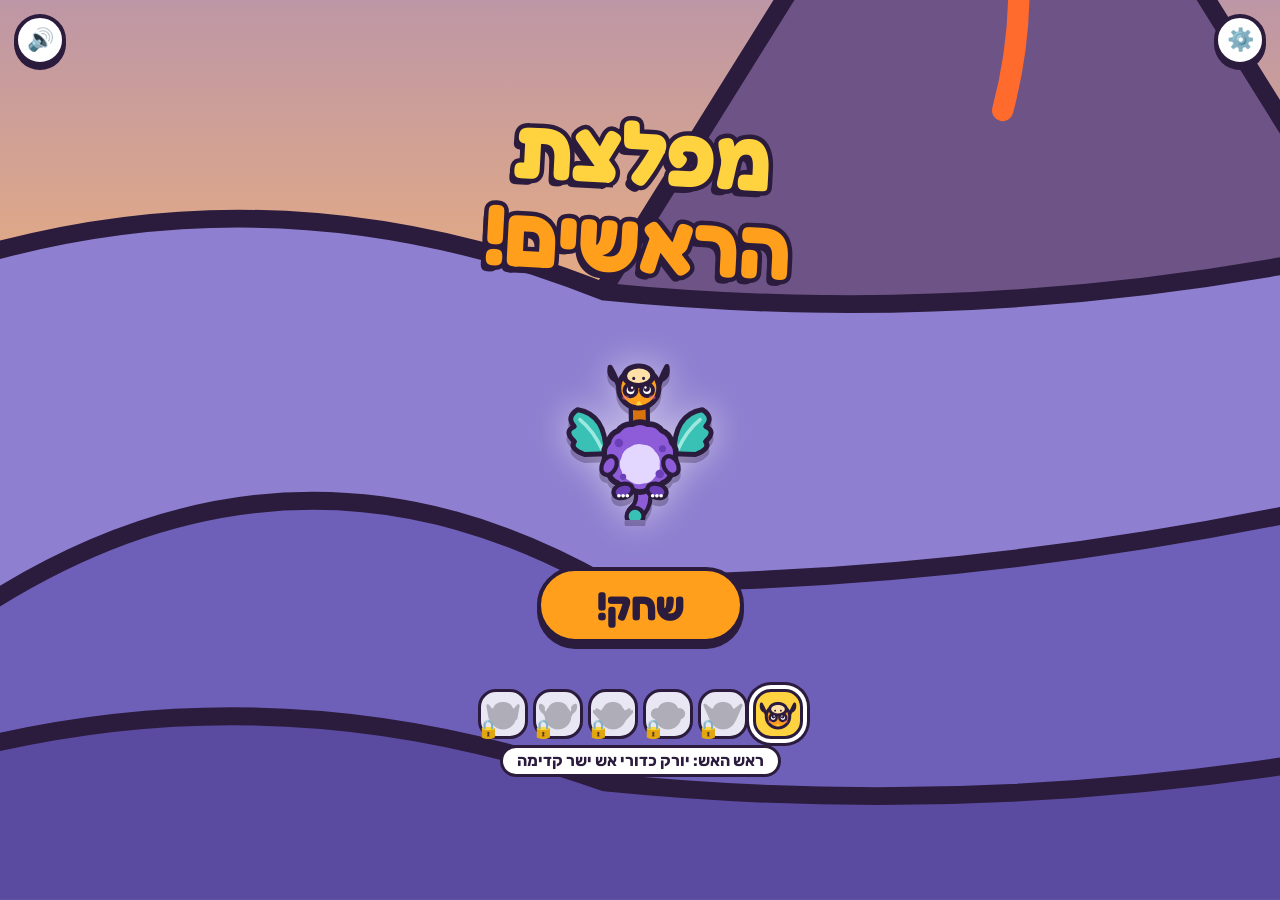
==== game/dragon/index.html @ 2fe5edae "New separate game: מפלצת הראשים (game/dragon) A flying shooter of its own, apart from the dig and bl" ====
<!doctype html>
<html lang="he" dir="rtl">
<head>
<meta charset="utf-8">
<meta name="viewport" content="width=device-width,initial-scale=1,maximum-scale=1,user-scalable=no,viewport-fit=cover">
<meta name="theme-color" content="#2B1B3D">
<meta name="mobile-web-app-capable" content="yes">
<title>מפלצת הראשים</title>
<link rel="manifest" href="manifest.webmanifest">
<link rel="icon" href="icons/icon.svg" type="image/svg+xml">
<link rel="preconnect" href="https://fonts.googleapis.com">
<link rel="preconnect" href="https://fonts.gstatic.com" crossorigin>
<link rel="stylesheet" href="https://fonts.googleapis.com/css2?family=Fredoka:wght@600;700&family=Rubik:wght@500;700&display=swap">
<link rel="stylesheet" href="style.css">
</head>
<body>

<section id="title" class="screen" hidden>
  <div class="title-inner">
    <div id="titleLogo" class="logo">מפלצת<br><span>הראשים!</span></div>
    <canvas id="titleHero" class="hero bob" aria-hidden="true"></canvas>
    <button id="playBtn" class="btn big">שחק!</button>
    <div class="chars-box">
      <div id="chars" class="chars"></div>
      <div id="charPerk" class="perk"></div>
    </div>
  </div>
  <button id="muteBtn" class="icon-btn corner" aria-label="צליל">🔊</button>
  <button id="settingsBtn" class="icon-btn corner end" aria-label="הגדרות">⚙️</button>
  <div id="settings" class="overlay" hidden>
    <div class="panel">
      <h2>הגדרות</h2>
      <div id="resetAsk" class="settings-step">
        <button id="resetBtn" class="btn alt">איפוס התקדמות</button>
        <button id="settingsClose" class="btn">סגירה</button>
      </div>
      <div id="resetConfirm" class="settings-step" hidden>
        <p class="warn">בטוחים? כל הכוכבים, השלבים והראשים שגדלו יימחקו, ואי אפשר לבטל את זה.</p>
        <button id="resetYes" class="btn danger">כן, לאפס הכול</button>
        <button id="resetNo" class="btn alt">ביטול</button>
      </div>
      <p id="resetDone" class="done" hidden>ההתקדמות אופסה. מתחילים מההתחלה!</p>
    </div>
  </div>
</section>

<section id="map" class="screen" hidden>
  <div id="mapStage" class="map-stage">
    <img id="mapBg" class="map-bg" alt="">
    <div id="levels" class="levels"></div>
    <img id="mapPrize" class="map-prize" alt="">
  </div>
  <header class="map-head"><h1 id="worldName"></h1></header>
  <div id="worldLocked" class="world-locked" hidden></div>
  <div id="levelInfo" class="overlay" hidden>
    <div class="panel level-info">
      <button id="infoClose" class="icon-btn small info-close" aria-label="סגירה">✕</button>
      <img id="infoFace" class="info-face" alt="" hidden>
      <div id="infoWorld" class="info-world"></div>
      <h2 id="infoTitle"></h2>
      <div id="infoGoal" class="info-goal"></div>
      <div id="infoStars" class="stars-big small"></div>
      <div id="infoBest" class="info-best"></div>
      <div id="infoChal"></div>
      <button id="infoPlay" class="btn big">שחק!</button>
    </div>
  </div>
  <div class="world-nav">
    <button id="prevWorld" class="icon-btn" aria-label="עולם קודם">→</button>
    <span id="worldNum"></span>
    <button id="nextWorld" class="icon-btn" aria-label="עולם הבא">←</button>
  </div>
  <button id="mapBack" class="home-btn" aria-label="למסך הראשי">
    <svg class="ic" viewBox="0 0 48 48"><path class="fill" d="M6 25 L24 8 L42 25 L37 25 L37 40 L11 40 L11 25 Z"/><rect class="fill door" x="20" y="28" width="8" height="12" rx="3"/></svg>
  </button>
</section>

<section id="game" class="screen hydra" hidden>
  <div class="hud">
    <button id="pauseBtn" class="icon-btn small" aria-label="הפסקה">❚❚</button>
    <div id="lives" class="lives"></div>
    <div class="level-box">
      <div id="levelName" class="level-name"></div>
      <div id="timer" class="timer">⏱ <bdi id="timerNum">0:00</bdi></div>
    </div>
    <div class="meter">
      <div class="meter-bar"><div id="meterFill" class="meter-fill"></div><div id="meterGoal" class="meter-goal"></div></div>
      <div id="meterNum" class="meter-num"></div>
    </div>
  </div>
  <div id="boardWrap" class="board-wrap">
    <canvas id="hcv"></canvas>
    <div id="banner" class="banner" hidden></div>
  </div>

  <div id="pause" class="overlay" hidden>
    <div class="panel pause-panel">
      <div class="pause-nap" aria-hidden="true"><img id="pauseDino" alt=""><span class="zz">z<i>z</i><b>z</b></span></div>
      <button id="ctrlInfoBtn" class="info-btn" aria-label="איך משחקים">i</button>
      <h2>הפסקה</h2>
      <button id="resumeBtn" class="btn resume">
        <svg class="ic" viewBox="0 0 48 48"><path class="fill" d="M15 9 L39 24 L15 39 Z"/></svg>
        ממשיכים
      </button>
      <div class="pause-grid">
        <button id="restartBtn" class="ptile t-restart">
          <svg class="ic" viewBox="0 0 48 48"><path class="o" d="M35.3 17.5 A13 13 0 1 0 36.2 28.4"/><path class="i" d="M35.3 17.5 A13 13 0 1 0 36.2 28.4"/><path class="fill" d="M38.6 20 L43 31.5 L30 27.5 Z"/></svg>
          <span>מחדש</span>
        </button>
        <button id="pauseMapBtn" class="ptile t-map">
          <svg class="ic" viewBox="0 0 48 48"><path class="fill paper" d="M5 12 L17 8 L31 12 L43 8 L43 36 L31 40 L17 36 L5 40 Z"/><path class="line" d="M17 8 V36 M31 12 V40"/><path class="dash" d="M10 33 Q16 22 24 26 T34 19"/><path class="x" d="M33 15 L39 21 M39 15 L33 21"/></svg>
          <span>מפה</span>
        </button>
        <button id="pauseHomeBtn" class="ptile t-home">
          <svg class="ic" viewBox="0 0 48 48"><path class="fill" d="M6 25 L24 8 L42 25 L37 25 L37 40 L11 40 L11 25 Z"/><rect class="fill door" x="20" y="28" width="8" height="12" rx="3"/></svg>
          <span>בית</span>
        </button>
      </div>
      <div class="pause-row">
        <button id="pauseMuteBtn" class="round-toggle" aria-label="צליל">
          <svg class="ic" viewBox="0 0 48 48"><path class="fill" d="M7 19 H15 L26 10 V38 L15 29 H7 Z"/><g class="on-only"><path class="line" d="M31 18 Q35 24 31 30"/><path class="line" d="M35 13 Q43 24 35 35"/></g><path class="x off-only" d="M32 19 L42 29 M42 19 L32 29"/></svg>
        </button>
      </div>
    </div>
  </div>

  <div id="ctrlInfo" class="overlay" hidden>
    <div class="panel ctrl-panel">
      <h2>איך משחקים</h2>
      <ul id="ctrlList" class="ctrl-list"></ul>
      <button id="ctrlInfoClose" class="btn">הבנתי!</button>
    </div>
  </div>

  <div id="win" class="overlay bottom" hidden>
    <div class="panel">
      <h2 id="winTitle">כל הכבוד!</h2>
      <div id="winStars" class="stars-big"></div>
      <div id="winTime" class="time-row"></div>
      <div id="winChal"></div>
      <div id="winScore" class="score"></div>
      <div id="unlock" class="unlock" hidden>
        <div class="unlock-row"><img id="unlockImg" alt=""><div id="unlockText"></div></div>
      </div>
      <button id="nextBtn" class="btn">לשלב הבא</button>
      <button id="winRetryBtn" class="btn alt">שוב</button>
      <button id="winMapBtn" class="btn alt">למפה</button>
    </div>
  </div>

  <div id="lose" class="overlay" hidden>
    <div class="panel">
      <img id="loseImg" class="sad" alt="">
      <h2>אוי! הביצים נגמרו</h2>
      <button id="retryBtn" class="btn">ננסה שוב!</button>
      <button id="loseMapBtn" class="btn alt">למפה</button>
    </div>
  </div>
</section>

<script src="hydra.js"></script>
<script src="app.js"></script>
</body>
</html>
---- game/dragon/style.css ----
:root {
  --ink: #2B1B3D;
  --sun: #FFD23F;
  --leaf: #5CCB5F;
  --lava: #E8553D;
  --paper: #FFFFFF;
  --muted: #5B4A6E;
  --display: "Fredoka", "Arial Rounded MT Bold", "Segoe UI", sans-serif;
  --body: "Rubik", "Segoe UI", Arial, sans-serif;
}
* { box-sizing: border-box; -webkit-tap-highlight-color: transparent; }
[hidden] { display: none !important; }
html, body {
  height: 100%; margin: 0; overflow: hidden;
  background: var(--ink); color: var(--ink);
  font-family: var(--body);
  overscroll-behavior: none; touch-action: none;
  user-select: none; -webkit-user-select: none;
}
button { font: inherit; color: inherit; cursor: pointer; }
img { -webkit-user-drag: none; }

.screen {
  position: fixed; inset: 0;
  display: flex; flex-direction: column;
  padding: env(safe-area-inset-top, 0px) env(safe-area-inset-right, 0px) env(safe-area-inset-bottom, 0px) env(safe-area-inset-left, 0px);
}
.title-bg { background: #4CB85A url("assets/title-bg.svg") center bottom / cover no-repeat; }

/* Buttons */
.btn {
  font-family: var(--display); font-weight: 700; font-size: 24px;
  background: var(--sun); border: 4px solid var(--ink); border-radius: 999px;
  padding: 10px 28px; box-shadow: 0 6px 0 var(--ink);
  min-width: 200px;
  transition: transform 0.06s;
}
.btn:active { transform: translateY(4px); box-shadow: 0 2px 0 var(--ink); }
.btn.alt { background: var(--paper); font-size: 20px; padding: 8px 22px; }
.btn.big { font-size: 40px; padding: 10px 56px; background: var(--leaf); }
.icon-btn {
  width: 52px; height: 52px; border-radius: 50%;
  border: 4px solid var(--ink); background: var(--paper);
  font-size: 22px; font-weight: 700; line-height: 1;
  display: grid; place-items: center; box-shadow: 0 4px 0 var(--ink);
  color: var(--ink);
}
.icon-btn:active { transform: translateY(3px); box-shadow: 0 1px 0 var(--ink); }
.icon-btn.small { width: 40px; height: 40px; font-size: 14px; border-width: 3px; box-shadow: 0 3px 0 #000; }
.icon-btn.corner { position: absolute; top: calc(env(safe-area-inset-top, 0px) + 14px); left: calc(env(safe-area-inset-left, 0px) + 14px); }
.icon-btn.corner.end { left: auto; right: calc(env(safe-area-inset-right, 0px) + 14px); }
.settings-step { display: flex; flex-direction: column; align-items: center; gap: 12px; }
.panel .warn { margin: 0; text-align: center; font-weight: 700; color: var(--muted); max-width: 26ch; }
.panel .done { margin: 0; font-weight: 800; color: #2F8A33; text-align: center; }
.btn.danger { background: var(--lava); color: var(--paper); }

/* Hub: pick a game */
/* The picker has its own look: a sunset fair, not the dig game's jungle */
#hub { background: #3B1E6E url("assets/hub-bg.svg") center bottom / cover no-repeat; }
#hub .hub-logo { color: #FFD23F; transform: rotate(-3deg); }
#hub .hub-logo span { color: #FF8FC8; }
.hub-inner { flex: 1; display: flex; flex-direction: column; align-items: center; justify-content: space-evenly; padding: 70px 16px 20px; gap: 10px; }
.hub-logo { font-size: clamp(54px, 17vw, 92px); }
.hub-hero { height: min(36vw, 160px); }
.game-cards { display: flex; gap: 14px; justify-content: center; width: 100%; }
.game-card {
  flex: 1; max-width: 190px; display: flex; flex-direction: column; align-items: center; gap: 6px;
  background: var(--paper); border: 5px solid var(--ink); border-radius: 26px; box-shadow: 0 7px 0 var(--ink);
  padding: 12px 10px 12px; transition: transform .06s;
  animation: pop .35s cubic-bezier(.3, 1.5, .5, 1) both;
}
.game-card.blocks { animation-delay: .08s; }
.game-card:active { transform: translateY(5px); box-shadow: 0 2px 0 var(--ink); }
.game-card.dig { background: #FFF4C9; }
.game-card.blocks { background: #E6F0FF; }
.card-art { width: 100%; height: auto; }
.card-name { font-family: var(--display); font-weight: 700; font-size: 22px; line-height: 1.05; }
.card-stars {
  font-weight: 800; font-size: 15px; background: var(--ink); color: var(--sun);
  border-radius: 999px; padding: 2px 12px;
}

/* Title */
.title-inner { flex: 1; display: flex; flex-direction: column; align-items: center; justify-content: space-evenly; padding: 16px; gap: 8px; }
.logo {
  font-family: var(--display); font-weight: 700;
  font-size: clamp(48px, 15vw, 86px); line-height: 1.02; text-align: center;
  color: var(--sun);
  -webkit-text-stroke: 9px var(--ink); paint-order: stroke fill;
  text-shadow: -5px 6px 0 var(--ink);
  transform: rotate(3deg);
}
.logo span { color: var(--leaf); }
#title[data-game="blocks"] .logo span { color: #4FC3F7; }
/* Each game's start screen says which game it is: the hub card's picture as a sticker above the name,
   its own colours, and (blocks) stones raining down behind everything. */
.title-head { display: flex; flex-direction: column; align-items: center; gap: 4px; position: relative; z-index: 1; }
.title-badge {
  width: 96px; padding: 5px; background: var(--paper); border: 4px solid var(--ink); border-radius: 20px;
  box-shadow: 0 5px 0 var(--ink); transform: rotate(-6deg); animation: badgeWiggle 3s ease-in-out infinite;
}
.title-badge svg { display: block; width: 100%; height: auto; }
@keyframes badgeWiggle { 0%, 100% { transform: rotate(-6deg); } 50% { transform: rotate(-2deg) translateY(-3px); } }
#title[data-game="blocks"] .title-badge { background: #E6F0FF; }
#title[data-game="dig"] .title-badge { background: #FFF4C9; }
#title[data-game="blocks"] #playBtn { background: #4FC3F7; }
#title .title-inner { position: relative; z-index: 1; padding-bottom: calc(env(safe-area-inset-bottom, 0px) + 84px); } /* room for the corner button */
@media (max-height: 760px) { #title .hero { height: min(34vw, 150px); } .title-badge { width: 80px; } }
.title-rain { display: none; position: absolute; inset: 0; overflow: hidden; pointer-events: none; }
#title[data-game="blocks"] .title-rain { display: block; }
.title-rain i {
  position: absolute; top: -60px; width: 34px; height: 34px; border-radius: 9px;
  border: 3.5px solid var(--ink); box-shadow: inset 6px 6px 0 rgba(255,255,255,.35);
  opacity: .55; animation: rain 9s linear infinite;
}
.title-rain i:nth-child(1) { left: 6%;  background: #4FC3F7; animation-delay: 0s; }
.title-rain i:nth-child(2) { left: 22%; background: #FFD23F; animation-delay: -6.5s; animation-duration: 11s; }
.title-rain i:nth-child(3) { left: 38%; background: #B07CE8; animation-delay: -3s; }
.title-rain i:nth-child(4) { left: 55%; background: #FF9F1C; animation-delay: -8s; animation-duration: 10s; }
.title-rain i:nth-child(5) { left: 70%; background: #5CCB5F; animation-delay: -1.5s; animation-duration: 12s; }
.title-rain i:nth-child(6) { left: 86%; background: #FF6B7A; animation-delay: -5s; }
.title-rain i:nth-child(7) { left: 14%; background: #5B8DEF; animation-delay: -10s; animation-duration: 13s; }
.title-rain i:nth-child(8) { left: 78%; background: #FFD23F; animation-delay: -2.5s; animation-duration: 10.5s; }
@keyframes rain { from { transform: translateY(0) rotate(0deg); } to { transform: translateY(calc(100vh + 120px)) rotate(180deg); } }
.hero { width: min(60vw, 260px); height: min(44vw, 190px); filter: drop-shadow(0 6px 0 rgba(43,27,61,.3)) drop-shadow(0 0 18px rgba(255,255,255,.55)); }
.chars-box { display: flex; flex-direction: column; align-items: center; gap: 6px; width: 100%; }
.chars { display: flex; gap: 5px; justify-content: center; flex-wrap: wrap; }
.char {
  width: min(50px, 13vw); height: min(50px, 13vw); border-radius: 18px; padding: 4px;
  border: 3px solid var(--ink); background: rgba(255,255,255,.85);
  position: relative; display: grid; place-items: center;
}
.char img { width: 100%; height: 100%; object-fit: contain; }
.char.sel { background: var(--sun); box-shadow: 0 0 0 4px var(--paper), 0 0 0 7px var(--ink); }
.char.locked img { filter: brightness(0) opacity(.25); }
.char .lock { position: absolute; bottom: -4px; left: -4px; font-size: 18px; }
.perk {
  font-weight: 700; font-size: 16px; background: var(--paper); border: 3px solid var(--ink);
  border-radius: 999px; padding: 3px 14px; min-height: 32px;
}

/* Map: a fixed-ratio illustrated stage; header and world switcher float on top of it */
#map { background: #4CB85A; padding: 0; transition: background-color .35s; }
.map-stage, .shop-grid { will-change: translate; }
#map, #shop { overflow: hidden; }
#map[data-world="2"] { background: #3F9A3C; }
#map[data-world="3"] { background: #2FA7E0; }
#map[data-world="4"] { background: #EEF6FF; }
#map[data-world="5"] { background: #1A3A30; }
.map-stage {
  /* Full height; the roads start high enough that the world switcher never covers level 1 */
  position: absolute; left: 50%; top: 50%; transform: translate(-50%, -50%);
  height: min(100%, calc(100vw * 780 / 360)); aspect-ratio: 360 / 780;
  container-type: inline-size;
}
.map-bg { position: absolute; inset: 0; width: 100%; height: 100%; }
/* The worlds next door, already drawn, waiting just off screen (next world on the left, RTL) */
.map-peek { position: absolute; inset: 0; pointer-events: none; }
.map-peek[hidden] { display: none; }
.map-peek.next { translate: -106% 0; }
.map-peek.prev { translate: 106% 0; }
/* On wide screens (map narrower than the screen) they'd be in view, so they only show mid-slide */
.map-stage.narrow:not(.sliding) .map-peek { visibility: hidden; }
.map-prize {
  position: absolute; left: 72.8%; top: 15.4%; width: 26%; transform: translate(-50%, -50%);
  filter: drop-shadow(0 4px 0 rgba(43,27,61,.3));
}
.map-prize.locked { filter: brightness(0) opacity(.35); }
.map-head {
  position: absolute; top: 0; left: 0; right: 0; z-index: 2;
  display: flex; align-items: center; gap: 12px;
  padding: calc(env(safe-area-inset-top, 0px) + 12px) 16px 12px;
}
/* Round pink home button in the bottom-left corner (map and wardrobe) */
.home-btn {
  position: absolute; z-index: 3;
  left: calc(env(safe-area-inset-left, 0px) + 12px); bottom: calc(env(safe-area-inset-bottom, 0px) + 14px);
  width: 62px; height: 62px; border-radius: 50%; display: grid; place-items: center;
  background: #FF9EC0; border: 4px solid var(--ink); box-shadow: 0 5px 0 var(--ink);
  transition: transform .06s;
}
.home-btn:active { transform: translateY(4px); box-shadow: 0 1px 0 var(--ink); }
.home-btn .ic { width: 38px; height: 38px; }
/* Back to the game picker: a pill with four little game tiles, so it doesn't look like the home button */
.games-btn {
  position: absolute; z-index: 3;
  left: calc(env(safe-area-inset-left, 0px) + 12px); bottom: calc(env(safe-area-inset-bottom, 0px) + 14px);
  width: 62px; height: 62px; border-radius: 50%; display: grid; place-items: center;
  background: #FFFFFF; border: 4px solid var(--ink); box-shadow: 0 5px 0 var(--ink);
  font-family: var(--display); font-weight: 700; font-size: 18px; color: var(--ink);
  transition: transform .06s;
}
.games-btn:active { transform: translateY(4px); box-shadow: 0 1px 0 var(--ink); }
.games-btn .ic { width: 36px; height: 36px; }
.games-btn span { display: none; } /* no room for the word down here; the four tiles say it */
.map-head h1 {
  font-family: var(--display); font-weight: 700; font-size: 34px; margin: 0;
  color: var(--paper); -webkit-text-stroke: 7px var(--ink); paint-order: stroke fill;
}
.levels { position: absolute; inset: 0; }
.level {
  position: absolute; transform: translate(-50%, -50%);
  width: 23cqw; height: 23cqw; border-radius: 50%;
  border: 1.3cqw solid var(--ink); background: var(--sun); box-shadow: 0 1.6cqw 0 var(--ink);
  display: flex; flex-direction: column; align-items: center; justify-content: center;
  font-family: var(--display); font-weight: 700; font-size: 9cqw; line-height: 1;
}
.level:active { translate: 0 1cqw; box-shadow: 0 .5cqw 0 var(--ink); }
.level .st { font-size: 4.4cqw; letter-spacing: .2cqw; margin-top: .8cqw; }
.level .st .on { color: #FF9F1C; -webkit-text-stroke: 1px var(--ink); }
.level .st .off { color: rgba(43,27,61,.25); }
.level.locked { background: #CFC6D9; color: rgba(43,27,61,.4); }
.level.locked .st { display: none; }
.level.boss { background: var(--lava); color: var(--paper); -webkit-text-stroke: 1.2cqw var(--ink); paint-order: stroke fill; font-size: 7cqw; }
.level.boss .st { -webkit-text-stroke: 0; }
.level.boss.locked { background: #CFC6D9; color: rgba(43,27,61,.4); -webkit-text-stroke: 0; }
.level .boss-face {
  position: absolute; left: 50%; bottom: 72%; width: 21cqw; height: auto; transform: translateX(-50%);
  pointer-events: none; animation: bossBob 1.6s ease-in-out infinite;
}
.level.locked .boss-face { filter: grayscale(1) brightness(.75); opacity: .8; animation: none; }
@keyframes bossBob { 50% { transform: translateX(-50%) translateY(-1.2cqw) rotate(-3deg); } }
.world-nav {
  position: absolute; left: 50%; bottom: calc(env(safe-area-inset-bottom, 0px) + 12px); transform: translateX(-50%); z-index: 2;
  display: flex; align-items: center; gap: 12px;
  background: rgba(255,255,255,.92); border: 4px solid var(--ink); border-radius: 999px;
  box-shadow: 0 5px 0 var(--ink); padding: 6px 8px;
}
.world-nav span { font-family: var(--display); font-weight: 700; font-size: 18px; color: var(--ink); white-space: nowrap; }
.world-nav .icon-btn { width: 46px; height: 46px; box-shadow: none; background: var(--sun); }
@media (max-width: 390px) {
  .world-nav { gap: 8px; left: calc(50% + 34px); } /* make room for the home button */
  .world-nav span { font-size: 16px; }
}
.world-nav .icon-btn:disabled { background: #E7E1EE; color: rgba(43,27,61,.35); border-color: rgba(43,27,61,.35); }
.world-locked {
  position: absolute; left: 50%; top: 42%; transform: translate(-50%, -50%); z-index: 2;
  background: var(--paper); border: 4px solid var(--ink); border-radius: 22px; box-shadow: 0 5px 0 var(--ink);
  padding: 10px 18px; font-weight: 800; font-size: 18px; text-align: center; white-space: nowrap;
}
.world-locked::before { content: "🔒 "; }

/* Game */
#game { background: var(--ink); }
.hud { display: flex; align-items: center; justify-content: space-between; gap: 8px; padding: 8px 12px; color: var(--paper); }
.lives { display: flex; gap: 3px; }
.lives img { width: 22px; height: auto; }
.lives img.lost { opacity: .25; filter: grayscale(1); }
.level-name { font-family: var(--display); font-weight: 700; font-size: 18px; white-space: nowrap; }
.level-box { display: flex; flex-direction: column; align-items: center; line-height: 1.1; }
.timer { font-weight: 700; font-size: 14px; color: rgba(255,255,255,.8); white-space: nowrap; }
.timer bdi { font-family: var(--display); display: inline-block; min-width: 2.4em; text-align: start; }
.meter { display: flex; flex-direction: column; align-items: flex-end; gap: 2px; }
.meter-bar { position: relative; width: 92px; height: 16px; border-radius: 99px; background: #1E1229; border: 2px solid var(--paper); overflow: hidden; }
.meter-fill { position: absolute; top: 0; bottom: 0; inset-inline-start: 0; width: 0; background: var(--leaf); transition: width .3s; }
.meter-goal { position: absolute; top: -2px; bottom: -2px; width: 3px; background: var(--sun); }
.meter-num { font-family: var(--display); font-weight: 700; font-size: 13px; }
.meter.boss .meter-fill { background: var(--lava); }
.meter.boss .meter-goal { display: none; }
.meter.boss .meter-num { font-size: 17px; line-height: 1; letter-spacing: 1px; }
.meter.boss .meter-num .on { color: #FF6B8A; }
.meter.boss .meter-num .off { color: rgba(255,255,255,.22); }
.meter.boss .meter-num .boss-pct { font-size: 12px; letter-spacing: 0; margin-top: 2px; text-align: end; }
.board-wrap { flex: 1; position: relative; display: grid; place-items: center; min-height: 0; padding: 0 6px; }
#cv { display: block; }
.hint { text-align: center; color: rgba(255,255,255,.75); font-weight: 700; font-size: 14px; padding: 6px 12px 10px; }
.banner {
  position: absolute; inset: 0; display: grid; place-items: center; pointer-events: none; padding: 16px;
  background: rgba(20,12,32,.55); animation: fadeIn .2s ease-out;
  font-family: var(--display); font-weight: 700; text-align: center; line-height: 1.1;
}
.banner.boss { place-items: end center; padding-bottom: 28px; background: linear-gradient(rgba(20,12,32,0) 30%, rgba(20,12,32,.6) 60%); }
@keyframes fadeIn { from { opacity: 0; } }
.ready-card {
  background: var(--paper); color: var(--ink); border: 5px solid var(--ink); border-radius: 26px; box-shadow: 0 7px 0 var(--ink);
  padding: 14px 12px 16px; width: min(320px, 100%); display: flex; flex-direction: column; align-items: center; gap: 6px;
  animation: pop .35s cubic-bezier(.3, 1.5, .5, 1);
}
.ready-world { font-size: 18px; color: var(--muted); }
.ready-title { font-size: 46px; line-height: 1; color: var(--sun); -webkit-text-stroke: 8px var(--ink); paint-order: stroke fill; }
.ready-title.boss { font-size: 34px; color: var(--lava); }
.ready-goal { font-size: 26px; background: #E6F7D9; border: 3px solid var(--ink); border-radius: 99px; padding: 2px 16px; margin-top: 4px; }
.ready-card .best-line { display: block; font-family: var(--body); font-size: 16px; color: var(--muted); }
.ready-card .chal-row { margin-top: 4px; flex-wrap: nowrap; gap: 4px; }
.ready-card .chal { font-size: 13px; padding: 2px 6px; white-space: nowrap; }
.ready-bar { width: 100%; height: 8px; border-radius: 99px; background: rgba(43,27,61,.12); overflow: hidden; margin-top: 6px; }
.ready-bar i { display: block; height: 100%; background: var(--leaf); border-radius: 99px; transform-origin: right; animation: readyFill linear both; }
@keyframes readyFill { from { transform: scaleX(0); } to { transform: scaleX(1); } }
#game:has(#pause:not([hidden])) .ready-bar i { animation-play-state: paused; }
.banner.go { background: none; animation: none; place-items: center; }
.go-word {
  font-size: 72px; color: var(--sun); -webkit-text-stroke: 10px var(--ink); paint-order: stroke fill;
  animation: goPop .75s cubic-bezier(.2, 1.4, .5, 1) both;
}
@keyframes goPop { 0% { transform: scale(.3) rotate(-8deg); opacity: 0; } 25% { transform: scale(1.15) rotate(3deg); opacity: 1; } 70% { transform: scale(1); opacity: 1; } 100% { transform: scale(1.4); opacity: 0; } }
@keyframes pop { from { transform: scale(.6); opacity: 0; } to { transform: scale(1); opacity: 1; } }

.pad {
  flex: none; align-self: center; position: relative;
  width: 196px; height: 196px; margin: 6px 0 14px;
  border-radius: 50%; background: rgba(255,255,255,.07);
  touch-action: none;
}
.arr {
  position: absolute; width: 70px; height: 70px; border-radius: 20px;
  background: var(--sun); border: 4px solid #000; box-shadow: 0 5px 0 #000;
  display: grid; place-items: center; pointer-events: none;
}
.arr svg { width: 34px; height: 34px; fill: var(--ink); }
.arr.up { left: 63px; top: 0; }
.arr.down { left: 63px; bottom: 5px; }
.arr.left { left: 0; top: 60px; }
.arr.right { right: 0; top: 60px; }
.arr.on { background: #FFF1B0; transform: translateY(3px); box-shadow: 0 2px 0 #000; }

/* Blocks game: its own board canvas and button pad in the same game screen */
#bcv { display: none; touch-action: none; }
#game.blocks #cv { display: none; }
#game.blocks #bcv { display: block; }
.bpad {
  flex: none; display: flex; align-items: center; justify-content: space-between; gap: 10px;
  width: min(100%, 420px); align-self: center; padding: 4px 12px 14px; touch-action: none;
}
.bpad-move, .bpad-act { display: flex; align-items: center; gap: 8px; }
.bk {
  width: 64px; height: 64px; border-radius: 20px; padding: 0;
  background: var(--sun); border: 4px solid #000; box-shadow: 0 5px 0 #000;
  display: grid; place-items: center; touch-action: none;
}
.bk svg { width: 30px; height: 30px; fill: var(--ink); pointer-events: none; overflow: visible; }
.bk.on { background: #FFF1B0; transform: translateY(3px); box-shadow: 0 2px 0 #000; }
.bk.drop { background: #FF9EC0; width: 78px; height: 78px; border-radius: 24px; }
.bk.drop svg { width: 40px; height: 40px; }
.ready-how { font-weight: 800; font-size: 15px; color: var(--muted); }
#game[data-world="b1"] { background: #2A1F5C; }
#game[data-world="b2"] { background: #7A2E58; }
#game[data-world="b3"] { background: #103A72; }
#game[data-world="b4"] { background: #7A4A18; }
#game[data-world="b5"] { background: #0E0A2E; }
#map[data-game="blocks"] { background: #3A2E7A; }
#map[data-game="blocks"][data-world="2"] { background: #FF9EC7; }
#map[data-game="blocks"][data-world="3"] { background: #164A9E; }
#map[data-game="blocks"][data-world="4"] { background: #E5A64E; }
#map[data-game="blocks"][data-world="5"] { background: #0E0A2E; }
#title[data-game="blocks"] { background: #2A1F5C url("assets/btitle-bg.svg") center bottom / cover no-repeat; }
.bk.rot { width: 78px; height: 78px; border-radius: 50%; background: var(--leaf); }
.bk.rot svg { width: 46px; height: 46px; }
.bk.rot .o { fill: none; stroke: var(--ink); stroke-width: 11; stroke-linecap: round; }
.bk.rot .i { fill: none; stroke: var(--paper); stroke-width: 4.5; stroke-linecap: round; }
.bk.rot path:last-child { fill: var(--paper); stroke: var(--ink); stroke-width: 4; stroke-linejoin: round; }
@media (max-width: 370px) {
  .bk { width: 56px; height: 56px; }
  .bk.rot { width: 68px; height: 68px; }
}
@media (max-height: 700px) {
  .bk { width: 54px; height: 54px; border-radius: 16px; }
  .bk.rot { width: 64px; height: 64px; }
  .bpad { padding-bottom: 8px; }
}
@media (max-height: 700px) {
  .pad { transform: scale(.82); margin: -12px 0 -6px; }
}

.overlay { position: absolute; inset: 0; background: rgba(43,27,61,.6); display: grid; place-items: center; padding: 16px; }
.panel {
  background: var(--paper); border: 5px solid var(--ink); border-radius: 30px; box-shadow: 0 8px 0 var(--ink);
  padding: 22px 22px 26px; display: flex; flex-direction: column; align-items: center; gap: 14px;
  width: min(340px, 100%); animation: pop .3s ease-out;
}
.panel h2 { font-family: var(--display); font-weight: 700; font-size: 38px; margin: 0; }

/* Pause: sleepy dino on top, one big play button, colorful tiles, settings row */
.ic { display: block; overflow: visible; }
.ic .fill { fill: var(--paper); stroke: var(--ink); stroke-width: 4; stroke-linejoin: round; }
.ic .fill.paper { fill: #FFF4C9; }
.ic .door { fill: var(--sun); }
.ic .o { fill: none; stroke: var(--ink); stroke-width: 11; stroke-linecap: round; }
.ic .i { fill: none; stroke: var(--paper); stroke-width: 4.5; stroke-linecap: round; }
.ic .line { fill: none; stroke: var(--ink); stroke-width: 4; stroke-linecap: round; }
.ic .dash { fill: none; stroke: #E8553D; stroke-width: 3.5; stroke-linecap: round; stroke-dasharray: 1 6; }
.ic .x { fill: none; stroke: #E8253D; stroke-width: 5; stroke-linecap: round; }
.ic .dot { fill: var(--ink); }
.pause-panel {
  position: relative; margin-top: 54px; gap: 16px; padding: 46px 20px 20px;
  background: radial-gradient(circle at 20% 15%, rgba(255,210,63,.18) 0 40px, transparent 41px),
              radial-gradient(circle at 88% 70%, rgba(79,195,247,.16) 0 56px, transparent 57px), #FFFBEF;
}
.pause-panel h2 { color: var(--sun); -webkit-text-stroke: 8px var(--ink); paint-order: stroke fill; line-height: 1; margin-top: -4px; }
.pause-nap { position: absolute; top: -64px; left: 50%; transform: translateX(-50%); width: 104px; height: 104px; }
.pause-nap img {
  width: 100%; height: 100%; object-fit: contain; filter: drop-shadow(0 4px 0 rgba(43,27,61,.35));
  animation: napBreath 2.6s ease-in-out infinite; transform-origin: 50% 90%;
}
@keyframes napBreath { 50% { transform: scale(1.04, .96) rotate(-2deg); } }
.zz { position: absolute; top: 34px; right: -10px; font-family: var(--display); font-weight: 700; color: var(--paper); -webkit-text-stroke: 4px var(--ink); paint-order: stroke fill; font-size: 18px; }
.zz, .zz i, .zz b { font-style: normal; }
.zz i { position: absolute; left: 10px; top: -14px; font-size: 22px; }
.zz b { position: absolute; left: 22px; top: -32px; font-size: 27px; }
.zz { animation: zzFloat 2.6s ease-in-out infinite; }
@keyframes zzFloat { 50% { transform: translate(3px, -5px); opacity: .7; } }

.btn.resume {
  width: 100%; display: flex; align-items: center; justify-content: center; gap: 12px;
  background: var(--leaf); font-size: 32px; padding: 10px 20px; box-shadow: 0 7px 0 var(--ink);
}
.btn.resume .ic { width: 38px; height: 38px; }
.pause-grid { width: 100%; display: grid; grid-template-columns: repeat(3, 1fr); gap: 10px; }
.ptile {
  display: flex; flex-direction: column; align-items: center; gap: 4px;
  border: 4px solid var(--ink); border-radius: 22px; box-shadow: 0 5px 0 var(--ink);
  padding: 10px 4px 8px; font-family: var(--display); font-weight: 700; font-size: 18px; color: var(--ink);
  transition: transform .06s;
}
.ptile:active, .round-toggle:active { transform: translateY(4px); box-shadow: 0 1px 0 var(--ink); }
.ptile .ic { width: 52px; height: 52px; }
.ptile.t-restart { background: #4FC3F7; }
.ptile.t-map { background: var(--sun); }
.ptile.t-home { background: #FF9EC0; }
.info-btn {
  position: absolute; top: 12px; right: 12px; width: 40px; height: 40px; border-radius: 50%;
  display: grid; place-items: center; background: #FFFFFF; border: 4px solid var(--ink); box-shadow: 0 3px 0 var(--ink);
  font-family: Georgia, 'Times New Roman', serif; font-style: italic; font-weight: 700; font-size: 22px; line-height: 1; color: #2A7FC0;
}
.info-btn:active { transform: translateY(3px); box-shadow: 0 0 0 var(--ink); }
#ctrlInfo { z-index: 30; }
.ctrl-panel h2 { margin: 0; }
.ctrl-mode {
  font-weight: 800; font-size: 14px; background: var(--ink); color: var(--sun); border-radius: 999px; padding: 3px 14px; margin-top: -4px;
}
.ctrl-list { list-style: none; margin: 0; padding: 0; width: 100%; display: flex; flex-direction: column; gap: 8px; }
.ctrl-list li {
  display: flex; align-items: center; gap: 10px; text-align: start; font-weight: 700; font-size: 16px; line-height: 1.25;
  background: #FFF6DA; border: 3px solid rgba(43,27,61,.15); border-radius: 14px; padding: 7px 10px;
}
.ctrl-list .hic {
  flex: none; width: 46px; height: 46px; display: grid; place-items: center; border-radius: 14px;
  background: #FFFFFF; border: 3px solid var(--ink); box-shadow: 0 3px 0 var(--ink);
}
.ctrl-list .hic svg { width: 32px; height: 32px; }
.ctrl-list .keys { flex: none; display: flex; gap: 4px; direction: ltr; }
.ctrl-list kbd {
  min-width: 32px; height: 34px; padding: 0 7px; display: grid; place-items: center; border-radius: 9px;
  background: linear-gradient(#FFFFFF, #ECE6F5); border: 3px solid var(--ink); box-shadow: 0 3px 0 var(--ink);
  font: 800 15px/1 var(--display), sans-serif; color: var(--ink);
}
.pause-row { width: 100%; display: flex; align-items: center; gap: 10px; padding-top: 4px; border-top: 3px dashed rgba(43,27,61,.18); padding-top: 14px; }
.round-toggle {
  flex: none; width: 58px; height: 58px; border-radius: 50%; display: grid; place-items: center;
  border: 4px solid var(--ink); background: #B9E4F7; box-shadow: 0 4px 0 var(--ink);
}
.round-toggle .ic { width: 34px; height: 34px; }
.round-toggle .off-only { display: none; }
.round-toggle.muted { background: #E7E1EE; }
.round-toggle.muted .on-only { display: none; }
.round-toggle.muted .off-only { display: inline; }
.seg {
  position: relative; touch-action: none; cursor: pointer;
  flex: 1; display: flex; padding: 4px; gap: 4px;
  background: #E7E1EE; border: 4px solid var(--ink); border-radius: 999px;
}
.seg button {
  flex: 1; display: flex; align-items: center; justify-content: center; gap: 5px;
  border-radius: 999px; padding: 6px 4px; border: 3px solid transparent; background: none;
  font-family: var(--display); font-weight: 700; font-size: 16px; color: rgba(43,27,61,.5);
}
.seg button .ic { width: 22px; height: 22px; opacity: .5; }
.seg button { position: relative; z-index: 1; pointer-events: none; transition: color .2s; }
.seg button.on { color: var(--ink); }
/* The yellow knob slides between the two sides (pad is on the right in RTL) */
.seg .thumb {
  position: absolute; top: 4px; bottom: 4px; right: 4px; width: calc(50% - 6px);
  background: var(--sun); border: 3px solid var(--ink); border-radius: 999px; box-shadow: 0 3px 0 var(--ink);
  transition: transform .28s cubic-bezier(.3, 1.4, .5, 1);
}
.seg.swipe .thumb { transform: translateX(calc(-100% - 4px)); }
.seg.dragging .thumb { transition: none; }
.seg button.on .ic { opacity: 1; }
.stars-big { font-size: 56px; line-height: 1; }
.stars-big span { display: inline-block; }
.stars-big span.on { animation: starIn .5s cubic-bezier(.3, 1.6, .5, 1) both; }
.stars-big span:nth-child(1) { animation-delay: .35s; }
.stars-big span:nth-child(2) { animation-delay: .65s; }
.stars-big span:nth-child(3) { animation-delay: .95s; }
@keyframes starIn { from { transform: scale(0) rotate(-120deg); } to { transform: scale(1) rotate(0); } }
.overlay.bottom { background: rgba(43,27,61,.18); place-items: end center; padding-bottom: calc(env(safe-area-inset-bottom, 0px) + 16px); }
.overlay.bottom .panel { animation: slideUp .45s cubic-bezier(.2, 1.3, .4, 1); gap: 10px; padding: 16px 20px 20px; }
.overlay.bottom .panel h2 { font-size: 32px; }
.overlay.bottom .btn { padding: 8px 24px; }
@keyframes slideUp { from { transform: translateY(120%); } to { transform: translateY(0); } }
#game[data-world="2"] { background: #1E3A24; }
#game[data-world="3"] { background: #12406A; }
#game[data-world="4"] { background: #2A3F66; }
#game[data-world="5"] { background: #0E0A26; }
.stars-big .on { color: #FF9F1C; -webkit-text-stroke: 3px var(--ink); }
.stars-big .off { color: #E7E1EE; -webkit-text-stroke: 3px var(--ink); }
.score { font-weight: 700; color: var(--muted); }
.time-row { display: flex; align-items: center; justify-content: center; gap: 8px; flex-wrap: wrap; font-weight: 800; font-size: 20px; }
.time-row bdi { font-family: var(--display); }
.time-row .record {
  background: var(--sun); border: 3px solid var(--ink); border-radius: 99px; padding: 2px 10px; font-size: 16px;
  animation: starIn .5s cubic-bezier(.3, 1.6, .5, 1) 1.2s both;
}
.time-row .best { color: var(--muted); font-size: 16px; white-space: nowrap; padding-inline: 4px; }
.time-row > span { white-space: nowrap; }
.level .best-time {
  position: absolute; top: 100%; left: 50%; transform: translateX(-50%); margin-top: 2.6cqw;
  background: rgba(255,255,255,.92); border: .8cqw solid var(--ink); border-radius: 99px;
  padding: .3cqw 2cqw; font-family: var(--display); font-size: 4cqw; color: var(--ink); white-space: nowrap;
  -webkit-text-stroke: 0;
}
.unlock { display: flex; flex-direction: column; align-items: stretch; gap: 8px; background: #FFF4C9; border: 3px solid var(--ink); border-radius: 18px; padding: 8px 14px 10px; font-weight: 800; }
.unlock-row { display: flex; align-items: center; gap: 10px; }
.unlock img { width: 64px; }
.unlock .pick { font-size: 20px; padding: 8px 14px; margin: 0; }
.unlock .pick.done { background: #7BD389; font-size: 17px; }
.unlock .perk-line { display: block; font-size: 14px; font-weight: 600; opacity: .8; margin-top: 2px; }
.sad { width: 110px; transform: rotate(-12deg); }

/* Gems + challenges */
.gem-pill {
  display: inline-block; background: var(--paper); border: 3px solid var(--ink); border-radius: 99px;
  padding: 1px 10px; font-family: var(--display); font-weight: 700; font-size: 18px; white-space: nowrap; direction: ltr;
}
.gem-pill.big { font-size: 22px; padding: 3px 14px; box-shadow: 0 4px 0 var(--ink); }
.shop-btn { display: inline-flex; align-items: center; gap: 8px; min-width: 0; margin-top: 4px; }
.shop-btn .gem-pill { background: #E6F7FF; font-size: 16px; }
.chal-row { display: flex; justify-content: center; gap: 18px 4px; flex-wrap: wrap; margin-top: 12px; }
.chal {
  position: relative; display: inline-flex; align-items: center; gap: 3px;
  background: rgba(255,255,255,.55); border: 3px solid var(--ink); border-radius: 99px; padding: 2px 7px;
  font-family: var(--body); font-weight: 800; font-size: 14px; color: rgba(43,27,61,.65);
  -webkit-text-stroke: 0; white-space: nowrap; line-height: 1.3;
}
.chal.done { background: var(--sun); color: var(--ink); }
.chal .plus {
  position: absolute; top: -16px; left: 50%; transform: translateX(-50%);
  background: #4FC3F7; color: var(--ink); border: 2px solid var(--ink); border-radius: 99px; padding: 0 6px; font-size: 13px;
  animation: starIn .5s cubic-bezier(.3, 1.6, .5, 1) 1.1s both;
}
.chal.fresh { animation: starIn .5s cubic-bezier(.3, 1.6, .5, 1) .8s both; }
#winChal .chal-row { margin-top: 14px; }
.score { display: flex; gap: 14px; align-items: center; justify-content: center; }
.gem-win { font-family: var(--display); font-size: 22px; color: var(--ink); direction: ltr; }
.level .best-time .cm { font-size: 3.2cqw; filter: grayscale(1) opacity(.3); }
.level .best-time .cm.on { filter: none; }

/* Level card on the map */
#levelInfo { z-index: 5; }
.level-info { position: relative; gap: 8px; padding-top: 18px; }
.level-info h2 { font-size: 34px; text-align: center; line-height: 1.1; }
.info-close { position: absolute; top: 10px; left: 10px; }
.info-face { width: 120px; margin: -70px 0 -6px; filter: drop-shadow(0 4px 0 rgba(43,27,61,.3)); }
.info-world { font-weight: 800; color: var(--muted); font-size: 16px; }
.info-goal { font-family: var(--display); font-weight: 700; font-size: 22px; background: var(--sun); border: 3px solid var(--ink); border-radius: 99px; padding: 2px 16px; }
.stars-big.small { font-size: 40px; }
.stars-big.small span { animation: none; }
.info-best { font-weight: 800; font-size: 20px; }
.info-best bdi, .info-times bdi { font-family: var(--display); }
.info-times { color: var(--muted); font-weight: 700; font-size: 15px; white-space: nowrap; }
#infoChal .chal-row { margin-top: 2px; }
.level-info .btn.big { margin-top: 6px; }

/* Wardrobe shop */
#shop { background: #9E6438 url("assets/wardrobe-bg.svg") center top / 100% auto no-repeat; color: var(--ink); }
.shop-head { display: flex; align-items: center; gap: 12px; padding: 12px 16px 4px; }
.shop-head h1 {
  flex: 1; margin: 0; font-family: var(--display); font-weight: 700; font-size: 34px;
  color: var(--sun); -webkit-text-stroke: 7px var(--ink); paint-order: stroke fill;
}
.shop-stage { display: flex; align-items: center; justify-content: center; gap: 4px; padding: 0 10px; }
.shop-hero {
  width: min(66vw, 300px); height: min(54vw, 240px); cursor: pointer;
}
.shop-hero.cheer { animation: cheer .7s cubic-bezier(.3, 1.6, .5, 1); }
@keyframes cheer { 30% { transform: translateY(-24px) scale(1.06) rotate(-4deg); } 60% { transform: translateY(0) rotate(3deg); } }
.shop-action { min-height: 64px; display: flex; flex-direction: column; align-items: center; gap: 6px; padding: 0 16px; }
.shop-item-name { color: var(--paper); font-weight: 800; font-size: 18px; min-height: 22px; text-align: center; }
#shopBuy { padding: 6px 22px; font-size: 22px; }
#shopBuy:disabled { background: #D8D2E3; color: rgba(43,27,61,.6); box-shadow: 0 3px 0 var(--ink); }
.shop-tabs { display: flex; gap: 6px; justify-content: center; padding: 10px 10px 8px; }
.shop-tabs .tab {
  flex: 1; max-width: 130px; border: 3px solid var(--ink); border-radius: 16px 16px 6px 6px;
  background: rgba(255,255,255,.55); font-weight: 800; font-size: 16px; padding: 7px 4px; white-space: nowrap;
}
.shop-tabs .tab.on { background: var(--paper); box-shadow: 0 4px 0 var(--ink); }
.shop-grid {
  flex: 1; min-height: 0; overflow-y: auto; touch-action: pan-y;
  display: grid; grid-template-columns: repeat(auto-fill, minmax(92px, 1fr)); gap: 10px;
  align-content: start; padding: 4px 14px calc(env(safe-area-inset-bottom, 0px) + 92px); /* room for the home button */
}
.shop-grid .item {
  position: relative; display: flex; flex-direction: column; align-items: center; gap: 2px;
  background: var(--paper); border: 4px solid var(--ink); border-radius: 18px; box-shadow: 0 4px 0 var(--ink); padding: 6px 4px 6px;
}
.shop-grid .item:active { transform: translateY(3px); box-shadow: 0 1px 0 var(--ink); }
.shop-grid .item canvas { width: 64px; height: 64px; }
.shop-grid .item .tag { font-family: var(--display); font-weight: 700; font-size: 16px; white-space: nowrap; }
.shop-grid .item.pricey canvas { opacity: .55; }
.shop-grid .item.pricey .tag { color: rgba(43,27,61,.5); }
.shop-grid .item.owned { background: #E6F7FF; }
.shop-grid .item.worn { background: #C9F2B5; }
.shop-grid .item.trying { background: #FFF4C9; outline: 4px solid var(--sun); outline-offset: 2px; }

@media (prefers-reduced-motion: no-preference) {
  .bob { animation: bob 1.8s ease-in-out infinite; }
  @keyframes bob { 50% { transform: translateY(-10px); } }
}
@media (max-height: 640px) {
  .hero { width: 150px; }
}

/* ===== מפלצת הראשים ===== */
#title { background: #2E6FC2 url("assets/htitle-bg.svg") center bottom / cover no-repeat; }
#title .logo span { color: #FF9F1C; }
#title #playBtn { background: #FF9F1C; }
#title .title-inner { padding-top: 70px; }
#hcv { display: block; touch-action: none; }
.char.head { padding: 2px; }
.hic.emoji { font-size: 26px; line-height: 1; }
.ctrl-panel h2 { margin-bottom: 4px; }
#game[data-world="h1"] { background: #3A1530; }
#game[data-world="h2"] { background: #1F4A2A; }
#game[data-world="h3"] { background: #103A72; }
#game[data-world="h4"] { background: #3E5A80; }
#game[data-world="h5"] { background: #0E0A2E; }
#map { background: #FFB86B; }
#map[data-world="2"] { background: #6FC25A; }
#map[data-world="3"] { background: #2E8FD6; }
#map[data-world="4"] { background: #DDEFFF; }
#map[data-world="5"] { background: #0E0A2E; }
.map-prize { width: 22%; }
.unlock img { width: 72px; }
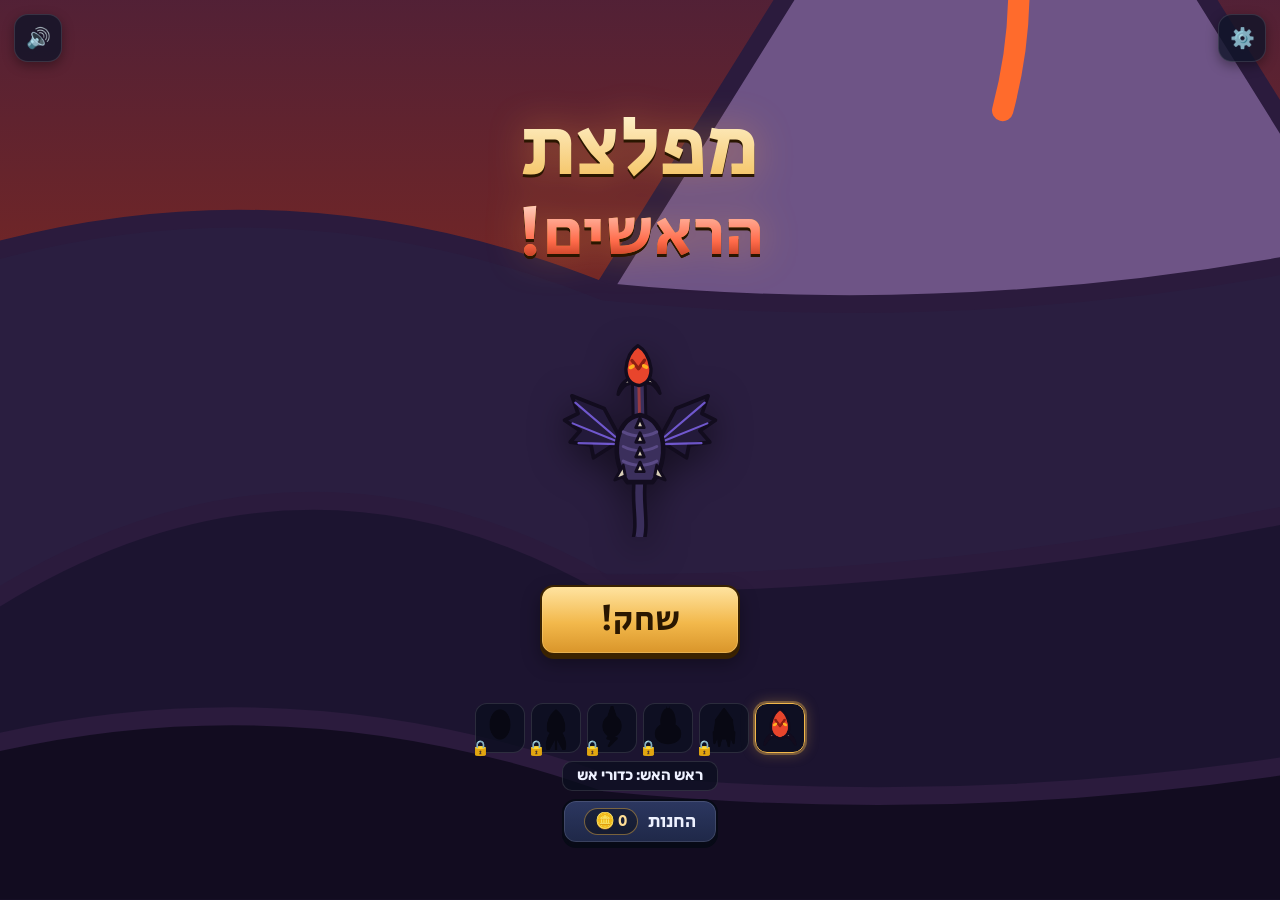
==== commit 686925d1: "Monster game: darker look, new monster, distinct weapons, upgrade shop - Its own serious style: dark" ====
--- a/game/dragon/index.html
+++ b/game/dragon/index.html
@@ -10,7 +10,7 @@
 <link rel="icon" href="icons/icon.svg" type="image/svg+xml">
 <link rel="preconnect" href="https://fonts.googleapis.com">
 <link rel="preconnect" href="https://fonts.gstatic.com" crossorigin>
-<link rel="stylesheet" href="https://fonts.googleapis.com/css2?family=Fredoka:wght@600;700&family=Rubik:wght@500;700&display=swap">
+<link rel="stylesheet" href="https://fonts.googleapis.com/css2?family=Secular+One&family=Rubik:wght@500;700;800&display=swap">
 <link rel="stylesheet" href="style.css">
 </head>
 <body>
@@ -23,6 +23,7 @@
     <div class="chars-box">
       <div id="chars" class="chars"></div>
       <div id="charPerk" class="perk"></div>
+      <button id="shopBtn" class="btn alt shop-btn">החנות <span id="titleCoins" class="coin-pill"></span></button>
     </div>
   </div>
   <button id="muteBtn" class="icon-btn corner" aria-label="צליל">🔊</button>
@@ -44,13 +45,28 @@
   </div>
 </section>
 
+<section id="shop" class="screen" hidden>
+  <header class="shop-head">
+    <h1>החנות</h1>
+    <span id="shopCoins" class="coin-pill big"></span>
+  </header>
+  <div class="shop-tabs" role="tablist">
+    <button class="tab" data-tab="heads">ראשים</button>
+    <button class="tab" data-tab="specials">כוחות מיוחדים</button>
+  </div>
+  <div id="shopList" class="shop-list"></div>
+  <button id="shopBack" class="home-btn" aria-label="חזרה">
+    <svg class="ic" viewBox="0 0 48 48"><path class="fill" d="M30 8 L14 24 L30 40" style="fill:none;stroke-width:7;stroke:#fff"/></svg>
+  </button>
+</section>
+
 <section id="map" class="screen" hidden>
   <div id="mapStage" class="map-stage">
     <img id="mapBg" class="map-bg" alt="">
     <div id="levels" class="levels"></div>
     <img id="mapPrize" class="map-prize" alt="">
   </div>
-  <header class="map-head"><h1 id="worldName"></h1></header>
+  <header class="map-head"><h1 id="worldName"></h1><button id="mapShop" class="map-shop">החנות <span id="mapCoins" class="coin-pill"></span></button></header>
   <div id="worldLocked" class="world-locked" hidden></div>
   <div id="levelInfo" class="overlay" hidden>
     <div class="panel level-info">
@@ -143,6 +159,7 @@
         <div class="unlock-row"><img id="unlockImg" alt=""><div id="unlockText"></div></div>
       </div>
       <button id="nextBtn" class="btn">לשלב הבא</button>
+      <button id="winShopBtn" class="btn alt">לחנות</button>
       <button id="winRetryBtn" class="btn alt">שוב</button>
       <button id="winMapBtn" class="btn alt">למפה</button>
     </div>
--- a/game/dragon/style.css
+++ b/game/dragon/style.css
@@ -1,632 +1,337 @@
+/* מפלצת הראשים - its own darker look: night colours, gold trim, sharper shapes. */
 :root {
-  --ink: #2B1B3D;
-  --sun: #FFD23F;
-  --leaf: #5CCB5F;
-  --lava: #E8553D;
-  --paper: #FFFFFF;
-  --muted: #5B4A6E;
-  --display: "Fredoka", "Arial Rounded MT Bold", "Segoe UI", sans-serif;
+  --bg: #0B0F1E;
+  --panel: #161C33;
+  --panel2: #1F2848;
+  --gold: #F2B84B;
+  --gold2: #FFDE95;
+  --gold-dark: #8A5A12;
+  --text: #EEF1FF;
+  --muted: #9AA3C7;
+  --danger: #FF4D6D;
+  --line: rgba(255,255,255,.12);
+  --ink: #0A0614;
+  --display: "Secular One", "Rubik", "Segoe UI", sans-serif;
   --body: "Rubik", "Segoe UI", Arial, sans-serif;
 }
 * { box-sizing: border-box; -webkit-tap-highlight-color: transparent; }
 [hidden] { display: none !important; }
 html, body {
-  height: 100%; margin: 0; overflow: hidden;
-  background: var(--ink); color: var(--ink);
-  font-family: var(--body);
-  overscroll-behavior: none; touch-action: none;
-  user-select: none; -webkit-user-select: none;
+  height: 100%; margin: 0; overflow: hidden; background: var(--bg); color: var(--text); font-family: var(--body);
+  overscroll-behavior: none; touch-action: none; user-select: none; -webkit-user-select: none;
 }
 button { font: inherit; color: inherit; cursor: pointer; }
 img { -webkit-user-drag: none; }
-
 .screen {
-  position: fixed; inset: 0;
-  display: flex; flex-direction: column;
+  position: fixed; inset: 0; display: flex; flex-direction: column;
   padding: env(safe-area-inset-top, 0px) env(safe-area-inset-right, 0px) env(safe-area-inset-bottom, 0px) env(safe-area-inset-left, 0px);
 }
-.title-bg { background: #4CB85A url("assets/title-bg.svg") center bottom / cover no-repeat; }
-
-/* Buttons */
+
+/* ---------- Buttons ---------- */
 .btn {
-  font-family: var(--display); font-weight: 700; font-size: 24px;
-  background: var(--sun); border: 4px solid var(--ink); border-radius: 999px;
-  padding: 10px 28px; box-shadow: 0 6px 0 var(--ink);
-  min-width: 200px;
-  transition: transform 0.06s;
-}
-.btn:active { transform: translateY(4px); box-shadow: 0 2px 0 var(--ink); }
-.btn.alt { background: var(--paper); font-size: 20px; padding: 8px 22px; }
-.btn.big { font-size: 40px; padding: 10px 56px; background: var(--leaf); }
+  font-family: var(--display); font-size: 22px; color: #2A1700; min-width: 200px;
+  background: linear-gradient(#FFE3A0, var(--gold) 55%, #D9952A); border: 2px solid #3A2200; border-radius: 14px;
+  padding: 9px 26px; box-shadow: 0 4px 0 #3A2200, 0 0 0 1px rgba(255,222,149,.35) inset, 0 8px 18px rgba(0,0,0,.35);
+  transition: transform .06s, box-shadow .06s;
+}
+.btn:active { transform: translateY(3px); box-shadow: 0 1px 0 #3A2200, 0 4px 10px rgba(0,0,0,.35); }
+.btn.alt { background: linear-gradient(#2C3760, var(--panel2)); color: var(--text); border-color: #070A16; box-shadow: 0 4px 0 #070A16, 0 0 0 1px var(--line) inset; font-size: 19px; padding: 7px 20px; }
+.btn.big { font-size: 34px; padding: 8px 50px; letter-spacing: .5px; }
+.btn.danger { background: linear-gradient(#FF8095, var(--danger)); color: #fff; }
 .icon-btn {
-  width: 52px; height: 52px; border-radius: 50%;
-  border: 4px solid var(--ink); background: var(--paper);
-  font-size: 22px; font-weight: 700; line-height: 1;
-  display: grid; place-items: center; box-shadow: 0 4px 0 var(--ink);
-  color: var(--ink);
-}
-.icon-btn:active { transform: translateY(3px); box-shadow: 0 1px 0 var(--ink); }
-.icon-btn.small { width: 40px; height: 40px; font-size: 14px; border-width: 3px; box-shadow: 0 3px 0 #000; }
+  width: 48px; height: 48px; border-radius: 14px; display: grid; place-items: center; font-size: 20px; line-height: 1;
+  background: rgba(16,20,40,.8); border: 1.5px solid var(--line); box-shadow: 0 4px 12px rgba(0,0,0,.35); color: var(--text);
+}
+.icon-btn:active { transform: translateY(2px); }
+.icon-btn.small { width: 40px; height: 40px; font-size: 14px; border-radius: 12px; }
 .icon-btn.corner { position: absolute; top: calc(env(safe-area-inset-top, 0px) + 14px); left: calc(env(safe-area-inset-left, 0px) + 14px); }
 .icon-btn.corner.end { left: auto; right: calc(env(safe-area-inset-right, 0px) + 14px); }
+.icon-btn:disabled { opacity: .3; }
+.coin-pill {
+  display: inline-block; direction: ltr; white-space: nowrap; font-family: var(--display); font-size: 16px; color: var(--gold2);
+  background: rgba(0,0,0,.35); border: 1px solid rgba(242,184,75,.45); border-radius: 99px; padding: 1px 10px;
+}
+.coin-pill.big { font-size: 20px; padding: 3px 14px; }
+
+/* ---------- Overlays and panels ---------- */
+.overlay { position: absolute; inset: 0; background: rgba(5,7,16,.72); display: grid; place-items: center; padding: 16px; z-index: 10; backdrop-filter: blur(2px); }
+.panel {
+  background: linear-gradient(170deg, var(--panel2), var(--panel)); border: 1.5px solid rgba(242,184,75,.55); border-radius: 20px;
+  box-shadow: 0 0 0 1px rgba(0,0,0,.6), 0 20px 50px rgba(0,0,0,.55), 0 0 0 4px rgba(242,184,75,.08);
+  padding: 22px 20px 22px; display: flex; flex-direction: column; align-items: center; gap: 12px;
+  width: min(340px, 100%); animation: pop .25s ease-out;
+}
+.panel h2 { font-family: var(--display); font-weight: 400; font-size: 34px; margin: 0; color: var(--gold2); text-shadow: 0 2px 0 #000; }
+@keyframes pop { from { transform: scale(.9); opacity: 0; } to { transform: scale(1); opacity: 1; } }
 .settings-step { display: flex; flex-direction: column; align-items: center; gap: 12px; }
 .panel .warn { margin: 0; text-align: center; font-weight: 700; color: var(--muted); max-width: 26ch; }
-.panel .done { margin: 0; font-weight: 800; color: #2F8A33; text-align: center; }
-.btn.danger { background: var(--lava); color: var(--paper); }
-
-/* Hub: pick a game */
-/* The picker has its own look: a sunset fair, not the dig game's jungle */
-#hub { background: #3B1E6E url("assets/hub-bg.svg") center bottom / cover no-repeat; }
-#hub .hub-logo { color: #FFD23F; transform: rotate(-3deg); }
-#hub .hub-logo span { color: #FF8FC8; }
-.hub-inner { flex: 1; display: flex; flex-direction: column; align-items: center; justify-content: space-evenly; padding: 70px 16px 20px; gap: 10px; }
-.hub-logo { font-size: clamp(54px, 17vw, 92px); }
-.hub-hero { height: min(36vw, 160px); }
-.game-cards { display: flex; gap: 14px; justify-content: center; width: 100%; }
-.game-card {
-  flex: 1; max-width: 190px; display: flex; flex-direction: column; align-items: center; gap: 6px;
-  background: var(--paper); border: 5px solid var(--ink); border-radius: 26px; box-shadow: 0 7px 0 var(--ink);
-  padding: 12px 10px 12px; transition: transform .06s;
-  animation: pop .35s cubic-bezier(.3, 1.5, .5, 1) both;
-}
-.game-card.blocks { animation-delay: .08s; }
-.game-card:active { transform: translateY(5px); box-shadow: 0 2px 0 var(--ink); }
-.game-card.dig { background: #FFF4C9; }
-.game-card.blocks { background: #E6F0FF; }
-.card-art { width: 100%; height: auto; }
-.card-name { font-family: var(--display); font-weight: 700; font-size: 22px; line-height: 1.05; }
-.card-stars {
-  font-weight: 800; font-size: 15px; background: var(--ink); color: var(--sun);
-  border-radius: 999px; padding: 2px 12px;
-}
-
-/* Title */
-.title-inner { flex: 1; display: flex; flex-direction: column; align-items: center; justify-content: space-evenly; padding: 16px; gap: 8px; }
+.panel .done { margin: 0; font-weight: 800; color: #7FE08A; text-align: center; }
+
+/* ---------- Title ---------- */
+#title { background: #0E1430 url("assets/htitle-bg.svg") center bottom / cover no-repeat; }
+.title-inner { flex: 1; display: flex; flex-direction: column; align-items: center; justify-content: space-evenly; padding: 70px 16px 16px; gap: 8px; }
 .logo {
-  font-family: var(--display); font-weight: 700;
-  font-size: clamp(48px, 15vw, 86px); line-height: 1.02; text-align: center;
-  color: var(--sun);
-  -webkit-text-stroke: 9px var(--ink); paint-order: stroke fill;
-  text-shadow: -5px 6px 0 var(--ink);
-  transform: rotate(3deg);
-}
-.logo span { color: var(--leaf); }
-#title[data-game="blocks"] .logo span { color: #4FC3F7; }
-/* Each game's start screen says which game it is: the hub card's picture as a sticker above the name,
-   its own colours, and (blocks) stones raining down behind everything. */
-.title-head { display: flex; flex-direction: column; align-items: center; gap: 4px; position: relative; z-index: 1; }
-.title-badge {
-  width: 96px; padding: 5px; background: var(--paper); border: 4px solid var(--ink); border-radius: 20px;
-  box-shadow: 0 5px 0 var(--ink); transform: rotate(-6deg); animation: badgeWiggle 3s ease-in-out infinite;
-}
-.title-badge svg { display: block; width: 100%; height: auto; }
-@keyframes badgeWiggle { 0%, 100% { transform: rotate(-6deg); } 50% { transform: rotate(-2deg) translateY(-3px); } }
-#title[data-game="blocks"] .title-badge { background: #E6F0FF; }
-#title[data-game="dig"] .title-badge { background: #FFF4C9; }
-#title[data-game="blocks"] #playBtn { background: #4FC3F7; }
-#title .title-inner { position: relative; z-index: 1; padding-bottom: calc(env(safe-area-inset-bottom, 0px) + 84px); } /* room for the corner button */
-@media (max-height: 760px) { #title .hero { height: min(34vw, 150px); } .title-badge { width: 80px; } }
-.title-rain { display: none; position: absolute; inset: 0; overflow: hidden; pointer-events: none; }
-#title[data-game="blocks"] .title-rain { display: block; }
-.title-rain i {
-  position: absolute; top: -60px; width: 34px; height: 34px; border-radius: 9px;
-  border: 3.5px solid var(--ink); box-shadow: inset 6px 6px 0 rgba(255,255,255,.35);
-  opacity: .55; animation: rain 9s linear infinite;
-}
-.title-rain i:nth-child(1) { left: 6%;  background: #4FC3F7; animation-delay: 0s; }
-.title-rain i:nth-child(2) { left: 22%; background: #FFD23F; animation-delay: -6.5s; animation-duration: 11s; }
-.title-rain i:nth-child(3) { left: 38%; background: #B07CE8; animation-delay: -3s; }
-.title-rain i:nth-child(4) { left: 55%; background: #FF9F1C; animation-delay: -8s; animation-duration: 10s; }
-.title-rain i:nth-child(5) { left: 70%; background: #5CCB5F; animation-delay: -1.5s; animation-duration: 12s; }
-.title-rain i:nth-child(6) { left: 86%; background: #FF6B7A; animation-delay: -5s; }
-.title-rain i:nth-child(7) { left: 14%; background: #5B8DEF; animation-delay: -10s; animation-duration: 13s; }
-.title-rain i:nth-child(8) { left: 78%; background: #FFD23F; animation-delay: -2.5s; animation-duration: 10.5s; }
-@keyframes rain { from { transform: translateY(0) rotate(0deg); } to { transform: translateY(calc(100vh + 120px)) rotate(180deg); } }
-.hero { width: min(60vw, 260px); height: min(44vw, 190px); filter: drop-shadow(0 6px 0 rgba(43,27,61,.3)) drop-shadow(0 0 18px rgba(255,255,255,.55)); }
-.chars-box { display: flex; flex-direction: column; align-items: center; gap: 6px; width: 100%; }
-.chars { display: flex; gap: 5px; justify-content: center; flex-wrap: wrap; }
+  font-family: var(--display); font-size: clamp(50px, 15vw, 84px); line-height: .95; text-align: center;
+  background: linear-gradient(#FFF3CF, var(--gold) 55%, #B5701C); -webkit-background-clip: text; background-clip: text; color: transparent;
+  filter: drop-shadow(0 3px 0 #2A1600) drop-shadow(0 0 18px rgba(255,170,60,.35));
+}
+.logo span { display: inline-block; font-size: .78em; background: linear-gradient(#FFD0C0, #FF6B4A 60%, #A82A12); -webkit-background-clip: text; background-clip: text; }
+.hero { width: min(64vw, 270px); height: min(52vw, 220px); filter: drop-shadow(0 10px 18px rgba(0,0,0,.5)); }
+.chars-box { display: flex; flex-direction: column; align-items: center; gap: 8px; width: 100%; }
+.chars { display: flex; gap: 6px; justify-content: center; flex-wrap: wrap; }
 .char {
-  width: min(50px, 13vw); height: min(50px, 13vw); border-radius: 18px; padding: 4px;
-  border: 3px solid var(--ink); background: rgba(255,255,255,.85);
-  position: relative; display: grid; place-items: center;
+  width: min(50px, 13vw); height: min(50px, 13vw); border-radius: 12px; padding: 2px; position: relative; display: grid; place-items: center;
+  background: rgba(10,14,30,.75); border: 1.5px solid var(--line);
 }
 .char img { width: 100%; height: 100%; object-fit: contain; }
-.char.sel { background: var(--sun); box-shadow: 0 0 0 4px var(--paper), 0 0 0 7px var(--ink); }
-.char.locked img { filter: brightness(0) opacity(.25); }
-.char .lock { position: absolute; bottom: -4px; left: -4px; font-size: 18px; }
-.perk {
-  font-weight: 700; font-size: 16px; background: var(--paper); border: 3px solid var(--ink);
-  border-radius: 999px; padding: 3px 14px; min-height: 32px;
-}
-
-/* Map: a fixed-ratio illustrated stage; header and world switcher float on top of it */
-#map { background: #4CB85A; padding: 0; transition: background-color .35s; }
-.map-stage, .shop-grid { will-change: translate; }
-#map, #shop { overflow: hidden; }
-#map[data-world="2"] { background: #3F9A3C; }
-#map[data-world="3"] { background: #2FA7E0; }
-#map[data-world="4"] { background: #EEF6FF; }
-#map[data-world="5"] { background: #1A3A30; }
+.char.sel { border-color: var(--gold); box-shadow: 0 0 0 2px rgba(242,184,75,.35), 0 0 14px rgba(242,184,75,.35); }
+.char.locked img { filter: brightness(0) opacity(.45); }
+.char .lock { position: absolute; bottom: -5px; left: -5px; font-size: 15px; }
+.perk { font-weight: 700; font-size: 15px; color: var(--text); background: rgba(10,14,30,.75); border: 1px solid var(--line); border-radius: 10px; padding: 4px 14px; min-height: 30px; text-align: center; }
+.shop-btn { display: inline-flex; align-items: center; gap: 10px; min-width: 0; }
+@media (prefers-reduced-motion: no-preference) { .bob { animation: bob 2.4s ease-in-out infinite; } @keyframes bob { 50% { transform: translateY(-8px); } } }
+@media (max-height: 680px) { .hero { height: 150px; } .title-inner { padding-top: 60px; } }
+
+/* ---------- Shop ---------- */
+#shop { background: radial-gradient(ellipse at 50% 0%, #26305A, var(--bg) 70%); }
+.shop-head { display: flex; align-items: center; gap: 12px; padding: 16px 18px 6px; }
+.shop-head h1 { flex: 1; margin: 0; font-family: var(--display); font-weight: 400; font-size: 34px; color: var(--gold2); text-shadow: 0 2px 0 #000; }
+.shop-tabs { display: flex; gap: 6px; padding: 6px 16px 10px; }
+.shop-tabs .tab {
+  flex: 1; font-family: var(--display); font-size: 17px; padding: 8px 4px; border-radius: 12px;
+  background: rgba(255,255,255,.04); border: 1.5px solid var(--line); color: var(--muted);
+}
+.shop-tabs .tab.on { color: #2A1700; background: linear-gradient(#FFE3A0, var(--gold)); border-color: #3A2200; }
+.shop-list { flex: 1; min-height: 0; overflow-y: auto; touch-action: pan-y; display: flex; flex-direction: column; gap: 10px; padding: 2px 14px calc(env(safe-area-inset-bottom, 0px) + 96px); }
+.shop-card {
+  display: flex; align-items: center; gap: 10px; padding: 10px 12px; border-radius: 16px;
+  background: linear-gradient(170deg, var(--panel2), var(--panel)); border: 1.5px solid var(--line);
+}
+.shop-card.equipped { border-color: var(--gold); box-shadow: 0 0 16px rgba(242,184,75,.2); }
+.shop-card img { flex: none; width: 60px; height: 60px; border-radius: 12px; background: rgba(0,0,0,.3); }
+.shop-card.locked img { filter: brightness(0) opacity(.5); }
+.shop-info { flex: 1; min-width: 0; }
+.shop-name { font-family: var(--display); font-size: 19px; color: var(--gold2); }
+.shop-desc { font-size: 13.5px; line-height: 1.35; color: var(--text); }
+.shop-desc .next { color: var(--muted); }
+.pips { display: flex; gap: 4px; margin: 3px 0 4px; }
+.pips i { width: 18px; height: 6px; border-radius: 3px; background: rgba(255,255,255,.12); }
+.pips i.on { background: linear-gradient(90deg, var(--gold), #FF8A3D); box-shadow: 0 0 6px rgba(255,170,60,.5); }
+.shop-card .buy {
+  flex: none; font-family: var(--display); font-size: 15px; color: #2A1700; white-space: nowrap; direction: rtl;
+  background: linear-gradient(#FFE3A0, var(--gold)); border: 1.5px solid #3A2200; border-radius: 12px; padding: 8px 10px; box-shadow: 0 3px 0 #3A2200;
+}
+.shop-card .buy:active { transform: translateY(2px); box-shadow: 0 1px 0 #3A2200; }
+.shop-card .buy.poor { filter: grayscale(.8) brightness(.7); }
+.shop-card .buy.pick { background: linear-gradient(#3A4878, #2A3560); color: var(--text); border-color: #070A16; box-shadow: 0 3px 0 #070A16; }
+.shop-note { flex: none; font-weight: 800; font-size: 13px; color: var(--muted); max-width: 86px; text-align: center; }
+.shop-note.max { color: var(--gold2); }
+
+/* ---------- Back / home button ---------- */
+.home-btn {
+  position: absolute; z-index: 3; left: calc(env(safe-area-inset-left, 0px) + 14px); bottom: calc(env(safe-area-inset-bottom, 0px) + 16px);
+  width: 56px; height: 56px; border-radius: 16px; display: grid; place-items: center;
+  background: linear-gradient(#2C3760, var(--panel2)); border: 1.5px solid rgba(242,184,75,.5); box-shadow: 0 6px 16px rgba(0,0,0,.45);
+}
+.home-btn:active { transform: translateY(2px); }
+.home-btn .ic { width: 30px; height: 30px; }
+.ic { display: block; overflow: visible; }
+.ic .fill { fill: var(--gold2); stroke: var(--ink); stroke-width: 3; stroke-linejoin: round; }
+.ic .fill.paper { fill: #E8DCC0; }
+.ic .door { fill: var(--gold-dark); }
+.ic .o { fill: none; stroke: var(--ink); stroke-width: 10; stroke-linecap: round; }
+.ic .i { fill: none; stroke: var(--gold2); stroke-width: 4.5; stroke-linecap: round; }
+.ic .line { fill: none; stroke: var(--ink); stroke-width: 3.5; stroke-linecap: round; }
+.ic .dash { fill: none; stroke: #C0392B; stroke-width: 3; stroke-linecap: round; stroke-dasharray: 1 6; }
+.ic .x { fill: none; stroke: #C0392B; stroke-width: 4.5; stroke-linecap: round; }
+
+/* ---------- Map ---------- */
+#map { background: #140C22; padding: 0; overflow: hidden; transition: background-color .35s; }
+#map[data-world="2"] { background: #0C1E14; }
+#map[data-world="3"] { background: #0A1A30; }
+#map[data-world="4"] { background: #1A2638; }
+#map[data-world="5"] { background: #080616; }
 .map-stage {
-  /* Full height; the roads start high enough that the world switcher never covers level 1 */
   position: absolute; left: 50%; top: 50%; transform: translate(-50%, -50%);
-  height: min(100%, calc(100vw * 780 / 360)); aspect-ratio: 360 / 780;
-  container-type: inline-size;
+  height: min(100%, calc(100vw * 780 / 360)); aspect-ratio: 360 / 780; container-type: inline-size;
 }
 .map-bg { position: absolute; inset: 0; width: 100%; height: 100%; }
-/* The worlds next door, already drawn, waiting just off screen (next world on the left, RTL) */
-.map-peek { position: absolute; inset: 0; pointer-events: none; }
-.map-peek[hidden] { display: none; }
-.map-peek.next { translate: -106% 0; }
-.map-peek.prev { translate: 106% 0; }
-/* On wide screens (map narrower than the screen) they'd be in view, so they only show mid-slide */
-.map-stage.narrow:not(.sliding) .map-peek { visibility: hidden; }
-.map-prize {
-  position: absolute; left: 72.8%; top: 15.4%; width: 26%; transform: translate(-50%, -50%);
-  filter: drop-shadow(0 4px 0 rgba(43,27,61,.3));
-}
-.map-prize.locked { filter: brightness(0) opacity(.35); }
+.map-prize { position: absolute; width: 22%; transform: translate(-50%, -50%); filter: drop-shadow(0 0 10px rgba(255,200,120,.45)); }
+.map-prize.locked { filter: brightness(0) opacity(.5) drop-shadow(0 0 6px rgba(255,255,255,.2)); }
 .map-head {
-  position: absolute; top: 0; left: 0; right: 0; z-index: 2;
-  display: flex; align-items: center; gap: 12px;
-  padding: calc(env(safe-area-inset-top, 0px) + 12px) 16px 12px;
-}
-/* Round pink home button in the bottom-left corner (map and wardrobe) */
-.home-btn {
-  position: absolute; z-index: 3;
-  left: calc(env(safe-area-inset-left, 0px) + 12px); bottom: calc(env(safe-area-inset-bottom, 0px) + 14px);
-  width: 62px; height: 62px; border-radius: 50%; display: grid; place-items: center;
-  background: #FF9EC0; border: 4px solid var(--ink); box-shadow: 0 5px 0 var(--ink);
-  transition: transform .06s;
-}
-.home-btn:active { transform: translateY(4px); box-shadow: 0 1px 0 var(--ink); }
-.home-btn .ic { width: 38px; height: 38px; }
-/* Back to the game picker: a pill with four little game tiles, so it doesn't look like the home button */
-.games-btn {
-  position: absolute; z-index: 3;
-  left: calc(env(safe-area-inset-left, 0px) + 12px); bottom: calc(env(safe-area-inset-bottom, 0px) + 14px);
-  width: 62px; height: 62px; border-radius: 50%; display: grid; place-items: center;
-  background: #FFFFFF; border: 4px solid var(--ink); box-shadow: 0 5px 0 var(--ink);
-  font-family: var(--display); font-weight: 700; font-size: 18px; color: var(--ink);
-  transition: transform .06s;
-}
-.games-btn:active { transform: translateY(4px); box-shadow: 0 1px 0 var(--ink); }
-.games-btn .ic { width: 36px; height: 36px; }
-.games-btn span { display: none; } /* no room for the word down here; the four tiles say it */
-.map-head h1 {
-  font-family: var(--display); font-weight: 700; font-size: 34px; margin: 0;
-  color: var(--paper); -webkit-text-stroke: 7px var(--ink); paint-order: stroke fill;
+  position: absolute; top: 0; left: 0; right: 0; z-index: 2; display: flex; align-items: center; gap: 10px;
+  padding: calc(env(safe-area-inset-top, 0px) + 12px) 14px 30px; background: linear-gradient(rgba(5,7,16,.75), rgba(5,7,16,0));
+}
+.map-head h1 { flex: 1; margin: 0; font-family: var(--display); font-weight: 400; font-size: 30px; color: var(--gold2); text-shadow: 0 2px 0 #000, 0 0 12px rgba(0,0,0,.6); }
+.map-shop {
+  font-family: var(--display); font-size: 15px; color: var(--text); display: flex; align-items: center; gap: 6px;
+  background: rgba(10,14,30,.8); border: 1.5px solid rgba(242,184,75,.5); border-radius: 12px; padding: 6px 10px;
 }
 .levels { position: absolute; inset: 0; }
 .level {
-  position: absolute; transform: translate(-50%, -50%);
-  width: 23cqw; height: 23cqw; border-radius: 50%;
-  border: 1.3cqw solid var(--ink); background: var(--sun); box-shadow: 0 1.6cqw 0 var(--ink);
+  position: absolute; transform: translate(-50%, -50%); width: 20cqw; height: 20cqw; border-radius: 50%;
+  background: radial-gradient(circle at 40% 35%, #3A4A80, #141A33 70%); border: .9cqw solid var(--gold);
+  box-shadow: 0 0 0 .7cqw rgba(0,0,0,.65), 0 1.6cqw 3cqw rgba(0,0,0,.5), 0 0 4cqw rgba(242,184,75,.3);
   display: flex; flex-direction: column; align-items: center; justify-content: center;
-  font-family: var(--display); font-weight: 700; font-size: 9cqw; line-height: 1;
-}
-.level:active { translate: 0 1cqw; box-shadow: 0 .5cqw 0 var(--ink); }
-.level .st { font-size: 4.4cqw; letter-spacing: .2cqw; margin-top: .8cqw; }
-.level .st .on { color: #FF9F1C; -webkit-text-stroke: 1px var(--ink); }
-.level .st .off { color: rgba(43,27,61,.25); }
-.level.locked { background: #CFC6D9; color: rgba(43,27,61,.4); }
+  font-family: var(--display); font-size: 8.5cqw; line-height: 1; color: var(--gold2);
+}
+.level:active { translate: 0 .8cqw; }
+.level .st { font-size: 3.8cqw; letter-spacing: .3cqw; margin-top: .6cqw; }
+.level .st .on { color: var(--gold); }
+.level .st .off { color: rgba(255,255,255,.2); }
+.level.locked { background: #1A1D2C; border-color: #4A4E66; color: #5A5E78; box-shadow: 0 0 0 .7cqw rgba(0,0,0,.6); }
 .level.locked .st { display: none; }
-.level.boss { background: var(--lava); color: var(--paper); -webkit-text-stroke: 1.2cqw var(--ink); paint-order: stroke fill; font-size: 7cqw; }
-.level.boss .st { -webkit-text-stroke: 0; }
-.level.boss.locked { background: #CFC6D9; color: rgba(43,27,61,.4); -webkit-text-stroke: 0; }
-.level .boss-face {
-  position: absolute; left: 50%; bottom: 72%; width: 21cqw; height: auto; transform: translateX(-50%);
-  pointer-events: none; animation: bossBob 1.6s ease-in-out infinite;
-}
-.level.locked .boss-face { filter: grayscale(1) brightness(.75); opacity: .8; animation: none; }
-@keyframes bossBob { 50% { transform: translateX(-50%) translateY(-1.2cqw) rotate(-3deg); } }
+.level.boss { background: radial-gradient(circle at 40% 35%, #A82A30, #3A0A14 72%); border-color: #FF6B4A; color: #FFE0D0; font-size: 6cqw; box-shadow: 0 0 0 .7cqw rgba(0,0,0,.65), 0 0 5cqw rgba(255,90,60,.45); }
+.level.boss.locked { background: #1A1D2C; border-color: #4A4E66; color: #5A5E78; box-shadow: 0 0 0 .7cqw rgba(0,0,0,.6); }
+.level .boss-face { position: absolute; left: 50%; bottom: 70%; width: 24cqw; height: auto; transform: translateX(-50%); pointer-events: none; animation: bossBob 1.8s ease-in-out infinite; }
+.level.locked .boss-face { filter: grayscale(1) brightness(.5); animation: none; }
+@keyframes bossBob { 50% { transform: translateX(-50%) translateY(-1.2cqw); } }
+.level .best-time {
+  position: absolute; top: 100%; left: 50%; transform: translateX(-50%); margin-top: 2.2cqw;
+  background: rgba(10,14,30,.88); border: .4cqw solid var(--line); border-radius: 99px; padding: .3cqw 2cqw;
+  font-family: var(--body); font-weight: 700; font-size: 3.6cqw; color: var(--text); white-space: nowrap;
+}
+.level .best-time .cm { font-size: 3cqw; filter: grayscale(1) opacity(.3); }
+.level .best-time .cm.on { filter: none; }
 .world-nav {
-  position: absolute; left: 50%; bottom: calc(env(safe-area-inset-bottom, 0px) + 12px); transform: translateX(-50%); z-index: 2;
-  display: flex; align-items: center; gap: 12px;
-  background: rgba(255,255,255,.92); border: 4px solid var(--ink); border-radius: 999px;
-  box-shadow: 0 5px 0 var(--ink); padding: 6px 8px;
-}
-.world-nav span { font-family: var(--display); font-weight: 700; font-size: 18px; color: var(--ink); white-space: nowrap; }
-.world-nav .icon-btn { width: 46px; height: 46px; box-shadow: none; background: var(--sun); }
-@media (max-width: 390px) {
-  .world-nav { gap: 8px; left: calc(50% + 34px); } /* make room for the home button */
-  .world-nav span { font-size: 16px; }
-}
-.world-nav .icon-btn:disabled { background: #E7E1EE; color: rgba(43,27,61,.35); border-color: rgba(43,27,61,.35); }
+  position: absolute; left: 50%; bottom: calc(env(safe-area-inset-bottom, 0px) + 14px); transform: translateX(-50%); z-index: 2;
+  display: flex; align-items: center; gap: 10px; padding: 5px 6px; border-radius: 16px;
+  background: rgba(10,14,30,.88); border: 1.5px solid rgba(242,184,75,.45); box-shadow: 0 8px 20px rgba(0,0,0,.45);
+}
+.world-nav span { font-family: var(--display); font-size: 16px; color: var(--text); white-space: nowrap; }
+.world-nav .icon-btn { width: 42px; height: 42px; background: linear-gradient(#FFE3A0, var(--gold)); color: #2A1700; border-color: #3A2200; }
+.world-nav .icon-btn:disabled { background: #2A2F48; color: #555A78; border-color: transparent; opacity: 1; }
+@media (max-width: 390px) { .world-nav { left: calc(50% + 34px); gap: 6px; } .world-nav span { font-size: 14px; } }
 .world-locked {
-  position: absolute; left: 50%; top: 42%; transform: translate(-50%, -50%); z-index: 2;
-  background: var(--paper); border: 4px solid var(--ink); border-radius: 22px; box-shadow: 0 5px 0 var(--ink);
-  padding: 10px 18px; font-weight: 800; font-size: 18px; text-align: center; white-space: nowrap;
+  position: absolute; left: 50%; top: 44%; transform: translate(-50%, -50%); z-index: 2; white-space: nowrap;
+  background: rgba(10,14,30,.92); border: 1.5px solid var(--line); border-radius: 14px; padding: 10px 18px; font-weight: 800; font-size: 17px;
 }
 .world-locked::before { content: "🔒 "; }
-
-/* Game */
-#game { background: var(--ink); }
-.hud { display: flex; align-items: center; justify-content: space-between; gap: 8px; padding: 8px 12px; color: var(--paper); }
-.lives { display: flex; gap: 3px; }
-.lives img { width: 22px; height: auto; }
-.lives img.lost { opacity: .25; filter: grayscale(1); }
-.level-name { font-family: var(--display); font-weight: 700; font-size: 18px; white-space: nowrap; }
-.level-box { display: flex; flex-direction: column; align-items: center; line-height: 1.1; }
-.timer { font-weight: 700; font-size: 14px; color: rgba(255,255,255,.8); white-space: nowrap; }
-.timer bdi { font-family: var(--display); display: inline-block; min-width: 2.4em; text-align: start; }
-.meter { display: flex; flex-direction: column; align-items: flex-end; gap: 2px; }
-.meter-bar { position: relative; width: 92px; height: 16px; border-radius: 99px; background: #1E1229; border: 2px solid var(--paper); overflow: hidden; }
-.meter-fill { position: absolute; top: 0; bottom: 0; inset-inline-start: 0; width: 0; background: var(--leaf); transition: width .3s; }
-.meter-goal { position: absolute; top: -2px; bottom: -2px; width: 3px; background: var(--sun); }
-.meter-num { font-family: var(--display); font-weight: 700; font-size: 13px; }
-.meter.boss .meter-fill { background: var(--lava); }
-.meter.boss .meter-goal { display: none; }
-.meter.boss .meter-num { font-size: 17px; line-height: 1; letter-spacing: 1px; }
-.meter.boss .meter-num .on { color: #FF6B8A; }
-.meter.boss .meter-num .off { color: rgba(255,255,255,.22); }
-.meter.boss .meter-num .boss-pct { font-size: 12px; letter-spacing: 0; margin-top: 2px; text-align: end; }
-.board-wrap { flex: 1; position: relative; display: grid; place-items: center; min-height: 0; padding: 0 6px; }
-#cv { display: block; }
-.hint { text-align: center; color: rgba(255,255,255,.75); font-weight: 700; font-size: 14px; padding: 6px 12px 10px; }
-.banner {
-  position: absolute; inset: 0; display: grid; place-items: center; pointer-events: none; padding: 16px;
-  background: rgba(20,12,32,.55); animation: fadeIn .2s ease-out;
-  font-family: var(--display); font-weight: 700; text-align: center; line-height: 1.1;
-}
-.banner.boss { place-items: end center; padding-bottom: 28px; background: linear-gradient(rgba(20,12,32,0) 30%, rgba(20,12,32,.6) 60%); }
-@keyframes fadeIn { from { opacity: 0; } }
-.ready-card {
-  background: var(--paper); color: var(--ink); border: 5px solid var(--ink); border-radius: 26px; box-shadow: 0 7px 0 var(--ink);
-  padding: 14px 12px 16px; width: min(320px, 100%); display: flex; flex-direction: column; align-items: center; gap: 6px;
-  animation: pop .35s cubic-bezier(.3, 1.5, .5, 1);
-}
-.ready-world { font-size: 18px; color: var(--muted); }
-.ready-title { font-size: 46px; line-height: 1; color: var(--sun); -webkit-text-stroke: 8px var(--ink); paint-order: stroke fill; }
-.ready-title.boss { font-size: 34px; color: var(--lava); }
-.ready-goal { font-size: 26px; background: #E6F7D9; border: 3px solid var(--ink); border-radius: 99px; padding: 2px 16px; margin-top: 4px; }
-.ready-card .best-line { display: block; font-family: var(--body); font-size: 16px; color: var(--muted); }
-.ready-card .chal-row { margin-top: 4px; flex-wrap: nowrap; gap: 4px; }
-.ready-card .chal { font-size: 13px; padding: 2px 6px; white-space: nowrap; }
-.ready-bar { width: 100%; height: 8px; border-radius: 99px; background: rgba(43,27,61,.12); overflow: hidden; margin-top: 6px; }
-.ready-bar i { display: block; height: 100%; background: var(--leaf); border-radius: 99px; transform-origin: right; animation: readyFill linear both; }
-@keyframes readyFill { from { transform: scaleX(0); } to { transform: scaleX(1); } }
-#game:has(#pause:not([hidden])) .ready-bar i { animation-play-state: paused; }
-.banner.go { background: none; animation: none; place-items: center; }
-.go-word {
-  font-size: 72px; color: var(--sun); -webkit-text-stroke: 10px var(--ink); paint-order: stroke fill;
-  animation: goPop .75s cubic-bezier(.2, 1.4, .5, 1) both;
-}
-@keyframes goPop { 0% { transform: scale(.3) rotate(-8deg); opacity: 0; } 25% { transform: scale(1.15) rotate(3deg); opacity: 1; } 70% { transform: scale(1); opacity: 1; } 100% { transform: scale(1.4); opacity: 0; } }
-@keyframes pop { from { transform: scale(.6); opacity: 0; } to { transform: scale(1); opacity: 1; } }
-
-.pad {
-  flex: none; align-self: center; position: relative;
-  width: 196px; height: 196px; margin: 6px 0 14px;
-  border-radius: 50%; background: rgba(255,255,255,.07);
-  touch-action: none;
-}
-.arr {
-  position: absolute; width: 70px; height: 70px; border-radius: 20px;
-  background: var(--sun); border: 4px solid #000; box-shadow: 0 5px 0 #000;
-  display: grid; place-items: center; pointer-events: none;
-}
-.arr svg { width: 34px; height: 34px; fill: var(--ink); }
-.arr.up { left: 63px; top: 0; }
-.arr.down { left: 63px; bottom: 5px; }
-.arr.left { left: 0; top: 60px; }
-.arr.right { right: 0; top: 60px; }
-.arr.on { background: #FFF1B0; transform: translateY(3px); box-shadow: 0 2px 0 #000; }
-
-/* Blocks game: its own board canvas and button pad in the same game screen */
-#bcv { display: none; touch-action: none; }
-#game.blocks #cv { display: none; }
-#game.blocks #bcv { display: block; }
-.bpad {
-  flex: none; display: flex; align-items: center; justify-content: space-between; gap: 10px;
-  width: min(100%, 420px); align-self: center; padding: 4px 12px 14px; touch-action: none;
-}
-.bpad-move, .bpad-act { display: flex; align-items: center; gap: 8px; }
-.bk {
-  width: 64px; height: 64px; border-radius: 20px; padding: 0;
-  background: var(--sun); border: 4px solid #000; box-shadow: 0 5px 0 #000;
-  display: grid; place-items: center; touch-action: none;
-}
-.bk svg { width: 30px; height: 30px; fill: var(--ink); pointer-events: none; overflow: visible; }
-.bk.on { background: #FFF1B0; transform: translateY(3px); box-shadow: 0 2px 0 #000; }
-.bk.drop { background: #FF9EC0; width: 78px; height: 78px; border-radius: 24px; }
-.bk.drop svg { width: 40px; height: 40px; }
-.ready-how { font-weight: 800; font-size: 15px; color: var(--muted); }
-#game[data-world="b1"] { background: #2A1F5C; }
-#game[data-world="b2"] { background: #7A2E58; }
-#game[data-world="b3"] { background: #103A72; }
-#game[data-world="b4"] { background: #7A4A18; }
-#game[data-world="b5"] { background: #0E0A2E; }
-#map[data-game="blocks"] { background: #3A2E7A; }
-#map[data-game="blocks"][data-world="2"] { background: #FF9EC7; }
-#map[data-game="blocks"][data-world="3"] { background: #164A9E; }
-#map[data-game="blocks"][data-world="4"] { background: #E5A64E; }
-#map[data-game="blocks"][data-world="5"] { background: #0E0A2E; }
-#title[data-game="blocks"] { background: #2A1F5C url("assets/btitle-bg.svg") center bottom / cover no-repeat; }
-.bk.rot { width: 78px; height: 78px; border-radius: 50%; background: var(--leaf); }
-.bk.rot svg { width: 46px; height: 46px; }
-.bk.rot .o { fill: none; stroke: var(--ink); stroke-width: 11; stroke-linecap: round; }
-.bk.rot .i { fill: none; stroke: var(--paper); stroke-width: 4.5; stroke-linecap: round; }
-.bk.rot path:last-child { fill: var(--paper); stroke: var(--ink); stroke-width: 4; stroke-linejoin: round; }
-@media (max-width: 370px) {
-  .bk { width: 56px; height: 56px; }
-  .bk.rot { width: 68px; height: 68px; }
-}
-@media (max-height: 700px) {
-  .bk { width: 54px; height: 54px; border-radius: 16px; }
-  .bk.rot { width: 64px; height: 64px; }
-  .bpad { padding-bottom: 8px; }
-}
-@media (max-height: 700px) {
-  .pad { transform: scale(.82); margin: -12px 0 -6px; }
-}
-
-.overlay { position: absolute; inset: 0; background: rgba(43,27,61,.6); display: grid; place-items: center; padding: 16px; }
-.panel {
-  background: var(--paper); border: 5px solid var(--ink); border-radius: 30px; box-shadow: 0 8px 0 var(--ink);
-  padding: 22px 22px 26px; display: flex; flex-direction: column; align-items: center; gap: 14px;
-  width: min(340px, 100%); animation: pop .3s ease-out;
-}
-.panel h2 { font-family: var(--display); font-weight: 700; font-size: 38px; margin: 0; }
-
-/* Pause: sleepy dino on top, one big play button, colorful tiles, settings row */
-.ic { display: block; overflow: visible; }
-.ic .fill { fill: var(--paper); stroke: var(--ink); stroke-width: 4; stroke-linejoin: round; }
-.ic .fill.paper { fill: #FFF4C9; }
-.ic .door { fill: var(--sun); }
-.ic .o { fill: none; stroke: var(--ink); stroke-width: 11; stroke-linecap: round; }
-.ic .i { fill: none; stroke: var(--paper); stroke-width: 4.5; stroke-linecap: round; }
-.ic .line { fill: none; stroke: var(--ink); stroke-width: 4; stroke-linecap: round; }
-.ic .dash { fill: none; stroke: #E8553D; stroke-width: 3.5; stroke-linecap: round; stroke-dasharray: 1 6; }
-.ic .x { fill: none; stroke: #E8253D; stroke-width: 5; stroke-linecap: round; }
-.ic .dot { fill: var(--ink); }
-.pause-panel {
-  position: relative; margin-top: 54px; gap: 16px; padding: 46px 20px 20px;
-  background: radial-gradient(circle at 20% 15%, rgba(255,210,63,.18) 0 40px, transparent 41px),
-              radial-gradient(circle at 88% 70%, rgba(79,195,247,.16) 0 56px, transparent 57px), #FFFBEF;
-}
-.pause-panel h2 { color: var(--sun); -webkit-text-stroke: 8px var(--ink); paint-order: stroke fill; line-height: 1; margin-top: -4px; }
-.pause-nap { position: absolute; top: -64px; left: 50%; transform: translateX(-50%); width: 104px; height: 104px; }
-.pause-nap img {
-  width: 100%; height: 100%; object-fit: contain; filter: drop-shadow(0 4px 0 rgba(43,27,61,.35));
-  animation: napBreath 2.6s ease-in-out infinite; transform-origin: 50% 90%;
-}
-@keyframes napBreath { 50% { transform: scale(1.04, .96) rotate(-2deg); } }
-.zz { position: absolute; top: 34px; right: -10px; font-family: var(--display); font-weight: 700; color: var(--paper); -webkit-text-stroke: 4px var(--ink); paint-order: stroke fill; font-size: 18px; }
-.zz, .zz i, .zz b { font-style: normal; }
-.zz i { position: absolute; left: 10px; top: -14px; font-size: 22px; }
-.zz b { position: absolute; left: 22px; top: -32px; font-size: 27px; }
-.zz { animation: zzFloat 2.6s ease-in-out infinite; }
-@keyframes zzFloat { 50% { transform: translate(3px, -5px); opacity: .7; } }
-
-.btn.resume {
-  width: 100%; display: flex; align-items: center; justify-content: center; gap: 12px;
-  background: var(--leaf); font-size: 32px; padding: 10px 20px; box-shadow: 0 7px 0 var(--ink);
-}
-.btn.resume .ic { width: 38px; height: 38px; }
-.pause-grid { width: 100%; display: grid; grid-template-columns: repeat(3, 1fr); gap: 10px; }
-.ptile {
-  display: flex; flex-direction: column; align-items: center; gap: 4px;
-  border: 4px solid var(--ink); border-radius: 22px; box-shadow: 0 5px 0 var(--ink);
-  padding: 10px 4px 8px; font-family: var(--display); font-weight: 700; font-size: 18px; color: var(--ink);
-  transition: transform .06s;
-}
-.ptile:active, .round-toggle:active { transform: translateY(4px); box-shadow: 0 1px 0 var(--ink); }
-.ptile .ic { width: 52px; height: 52px; }
-.ptile.t-restart { background: #4FC3F7; }
-.ptile.t-map { background: var(--sun); }
-.ptile.t-home { background: #FF9EC0; }
-.info-btn {
-  position: absolute; top: 12px; right: 12px; width: 40px; height: 40px; border-radius: 50%;
-  display: grid; place-items: center; background: #FFFFFF; border: 4px solid var(--ink); box-shadow: 0 3px 0 var(--ink);
-  font-family: Georgia, 'Times New Roman', serif; font-style: italic; font-weight: 700; font-size: 22px; line-height: 1; color: #2A7FC0;
-}
-.info-btn:active { transform: translateY(3px); box-shadow: 0 0 0 var(--ink); }
-#ctrlInfo { z-index: 30; }
-.ctrl-panel h2 { margin: 0; }
-.ctrl-mode {
-  font-weight: 800; font-size: 14px; background: var(--ink); color: var(--sun); border-radius: 999px; padding: 3px 14px; margin-top: -4px;
-}
-.ctrl-list { list-style: none; margin: 0; padding: 0; width: 100%; display: flex; flex-direction: column; gap: 8px; }
-.ctrl-list li {
-  display: flex; align-items: center; gap: 10px; text-align: start; font-weight: 700; font-size: 16px; line-height: 1.25;
-  background: #FFF6DA; border: 3px solid rgba(43,27,61,.15); border-radius: 14px; padding: 7px 10px;
-}
-.ctrl-list .hic {
-  flex: none; width: 46px; height: 46px; display: grid; place-items: center; border-radius: 14px;
-  background: #FFFFFF; border: 3px solid var(--ink); box-shadow: 0 3px 0 var(--ink);
-}
-.ctrl-list .hic svg { width: 32px; height: 32px; }
-.ctrl-list .keys { flex: none; display: flex; gap: 4px; direction: ltr; }
-.ctrl-list kbd {
-  min-width: 32px; height: 34px; padding: 0 7px; display: grid; place-items: center; border-radius: 9px;
-  background: linear-gradient(#FFFFFF, #ECE6F5); border: 3px solid var(--ink); box-shadow: 0 3px 0 var(--ink);
-  font: 800 15px/1 var(--display), sans-serif; color: var(--ink);
-}
-.pause-row { width: 100%; display: flex; align-items: center; gap: 10px; padding-top: 4px; border-top: 3px dashed rgba(43,27,61,.18); padding-top: 14px; }
-.round-toggle {
-  flex: none; width: 58px; height: 58px; border-radius: 50%; display: grid; place-items: center;
-  border: 4px solid var(--ink); background: #B9E4F7; box-shadow: 0 4px 0 var(--ink);
-}
-.round-toggle .ic { width: 34px; height: 34px; }
-.round-toggle .off-only { display: none; }
-.round-toggle.muted { background: #E7E1EE; }
-.round-toggle.muted .on-only { display: none; }
-.round-toggle.muted .off-only { display: inline; }
-.seg {
-  position: relative; touch-action: none; cursor: pointer;
-  flex: 1; display: flex; padding: 4px; gap: 4px;
-  background: #E7E1EE; border: 4px solid var(--ink); border-radius: 999px;
-}
-.seg button {
-  flex: 1; display: flex; align-items: center; justify-content: center; gap: 5px;
-  border-radius: 999px; padding: 6px 4px; border: 3px solid transparent; background: none;
-  font-family: var(--display); font-weight: 700; font-size: 16px; color: rgba(43,27,61,.5);
-}
-.seg button .ic { width: 22px; height: 22px; opacity: .5; }
-.seg button { position: relative; z-index: 1; pointer-events: none; transition: color .2s; }
-.seg button.on { color: var(--ink); }
-/* The yellow knob slides between the two sides (pad is on the right in RTL) */
-.seg .thumb {
-  position: absolute; top: 4px; bottom: 4px; right: 4px; width: calc(50% - 6px);
-  background: var(--sun); border: 3px solid var(--ink); border-radius: 999px; box-shadow: 0 3px 0 var(--ink);
-  transition: transform .28s cubic-bezier(.3, 1.4, .5, 1);
-}
-.seg.swipe .thumb { transform: translateX(calc(-100% - 4px)); }
-.seg.dragging .thumb { transition: none; }
-.seg button.on .ic { opacity: 1; }
-.stars-big { font-size: 56px; line-height: 1; }
+#levelInfo { z-index: 5; }
+.level-info { position: relative; gap: 8px; padding-top: 18px; }
+.level-info h2 { font-size: 30px; text-align: center; line-height: 1.1; }
+.info-close { position: absolute; top: 10px; left: 10px; }
+.info-face { width: 130px; margin: -76px 0 -8px; filter: drop-shadow(0 6px 10px rgba(0,0,0,.5)); }
+.info-world { font-weight: 700; color: var(--muted); font-size: 15px; }
+.info-goal { font-family: var(--display); font-size: 19px; color: var(--text); background: rgba(0,0,0,.3); border: 1px solid var(--line); border-radius: 10px; padding: 3px 14px; }
+.info-best { font-weight: 700; font-size: 17px; }
+.info-best bdi { font-family: var(--display); }
+.level-info .btn.big { margin-top: 6px; }
+
+/* ---------- Stars, challenges ---------- */
+.stars-big { font-size: 50px; line-height: 1; }
 .stars-big span { display: inline-block; }
+.stars-big .on { color: var(--gold); text-shadow: 0 0 12px rgba(242,184,75,.6), 0 2px 0 #000; }
+.stars-big .off { color: rgba(255,255,255,.12); }
 .stars-big span.on { animation: starIn .5s cubic-bezier(.3, 1.6, .5, 1) both; }
 .stars-big span:nth-child(1) { animation-delay: .35s; }
 .stars-big span:nth-child(2) { animation-delay: .65s; }
 .stars-big span:nth-child(3) { animation-delay: .95s; }
+.stars-big.small { font-size: 36px; }
+.stars-big.small span { animation: none; }
 @keyframes starIn { from { transform: scale(0) rotate(-120deg); } to { transform: scale(1) rotate(0); } }
-.overlay.bottom { background: rgba(43,27,61,.18); place-items: end center; padding-bottom: calc(env(safe-area-inset-bottom, 0px) + 16px); }
-.overlay.bottom .panel { animation: slideUp .45s cubic-bezier(.2, 1.3, .4, 1); gap: 10px; padding: 16px 20px 20px; }
-.overlay.bottom .panel h2 { font-size: 32px; }
-.overlay.bottom .btn { padding: 8px 24px; }
+.chal-row { display: flex; justify-content: center; gap: 6px; flex-wrap: wrap; margin-top: 6px; }
+.chal {
+  display: inline-flex; align-items: center; gap: 4px; white-space: nowrap; font-weight: 800; font-size: 13.5px; color: var(--muted);
+  background: rgba(0,0,0,.3); border: 1px solid var(--line); border-radius: 99px; padding: 2px 9px;
+}
+.chal.done { color: #2A1700; background: linear-gradient(#FFE3A0, var(--gold)); border-color: #3A2200; }
+.chal.fresh { animation: starIn .5s cubic-bezier(.3, 1.6, .5, 1) .8s both; }
+
+/* ---------- Game ---------- */
+#game { background: #07050E; }
+.hud {
+  display: flex; align-items: center; justify-content: space-between; gap: 8px; padding: 8px 12px;
+  background: linear-gradient(rgba(10,14,30,.95), rgba(10,14,30,.75)); border-bottom: 1px solid rgba(242,184,75,.3);
+}
+.lives { display: flex; gap: 3px; }
+.lives img { width: 20px; height: auto; filter: drop-shadow(0 0 4px rgba(255,255,255,.3)); }
+.lives img.lost { opacity: .2; filter: grayscale(1); }
+.level-box { display: flex; flex-direction: column; align-items: center; line-height: 1.1; }
+.level-name { font-family: var(--display); font-size: 17px; color: var(--gold2); white-space: nowrap; }
+.timer { font-weight: 700; font-size: 13px; color: var(--muted); white-space: nowrap; }
+.timer bdi { display: inline-block; min-width: 2.4em; text-align: start; }
+.meter { display: flex; flex-direction: column; align-items: flex-end; gap: 3px; }
+.meter-bar { position: relative; width: 96px; height: 10px; border-radius: 99px; background: #05070F; border: 1px solid rgba(255,255,255,.25); overflow: hidden; }
+.meter-fill { position: absolute; top: 0; bottom: 0; inset-inline-start: 0; width: 0; background: linear-gradient(90deg, #FFB020, var(--gold2)); transition: width .3s; }
+.meter-goal { display: none; }
+.meter-num { font-family: var(--display); font-size: 12.5px; color: var(--muted); }
+.meter.boss .meter-fill { background: linear-gradient(90deg, #B0122E, var(--danger)); }
+.meter.boss .meter-bar { width: 120px; border-color: rgba(255,77,109,.6); }
+.board-wrap { flex: 1; position: relative; display: grid; place-items: center; min-height: 0; }
+#hcv { display: block; touch-action: none; }
+.banner {
+  position: absolute; inset: 0; display: grid; place-items: center; pointer-events: none; padding: 16px;
+  background: rgba(5,7,16,.55); animation: fadeIn .2s ease-out; font-family: var(--display); text-align: center; line-height: 1.1;
+}
+@keyframes fadeIn { from { opacity: 0; } }
+.ready-card {
+  width: min(320px, 100%); display: flex; flex-direction: column; align-items: center; gap: 6px; padding: 16px 14px 16px;
+  background: linear-gradient(170deg, var(--panel2), var(--panel)); border: 1.5px solid rgba(242,184,75,.55); border-radius: 20px;
+  box-shadow: 0 20px 50px rgba(0,0,0,.55); animation: pop .3s ease-out; color: var(--text);
+}
+.ready-world { font-size: 16px; color: var(--muted); }
+.ready-title { font-size: 44px; line-height: 1; background: linear-gradient(#FFF3CF, var(--gold) 60%, #B5701C); -webkit-background-clip: text; background-clip: text; color: transparent; }
+.ready-title.boss { font-size: 34px; background: linear-gradient(#FFD0C0, #FF6B4A 60%, #A82A12); -webkit-background-clip: text; background-clip: text; }
+.ready-goal { font-size: 20px; color: var(--text); background: rgba(0,0,0,.3); border: 1px solid var(--line); border-radius: 10px; padding: 2px 14px; }
+.ready-how { font-family: var(--body); font-weight: 700; font-size: 14px; color: var(--muted); }
+.ready-card .best-line { font-family: var(--body); font-size: 14px; color: var(--muted); }
+.ready-bar { width: 100%; height: 5px; border-radius: 99px; background: rgba(255,255,255,.1); overflow: hidden; margin-top: 6px; }
+.ready-bar i { display: block; height: 100%; background: linear-gradient(90deg, #FFB020, var(--gold2)); transform-origin: right; animation: readyFill linear both; }
+@keyframes readyFill { from { transform: scaleX(0); } to { transform: scaleX(1); } }
+#game:has(#pause:not([hidden])) .ready-bar i { animation-play-state: paused; }
+.banner.go { background: none; animation: none; }
+.go-word {
+  font-size: 70px; background: linear-gradient(#FFF3CF, var(--gold) 60%, #B5701C); -webkit-background-clip: text; background-clip: text; color: transparent;
+  filter: drop-shadow(0 3px 0 #2A1600) drop-shadow(0 0 20px rgba(255,170,60,.5)); animation: goPop .75s cubic-bezier(.2, 1.4, .5, 1) both;
+}
+@keyframes goPop { 0% { transform: scale(.4); opacity: 0; } 25% { transform: scale(1.1); opacity: 1; } 70% { transform: scale(1); opacity: 1; } 100% { transform: scale(1.3); opacity: 0; } }
+
+/* ---------- Pause and help ---------- */
+.pause-panel { position: relative; margin-top: 50px; gap: 14px; padding: 44px 18px 18px; }
+.pause-nap { position: absolute; top: -60px; left: 50%; transform: translateX(-50%); width: 100px; height: 100px; }
+.pause-nap img { width: 100%; height: 100%; object-fit: contain; filter: drop-shadow(0 6px 10px rgba(0,0,0,.6)); animation: napBreath 2.6s ease-in-out infinite; transform-origin: 50% 90%; }
+@keyframes napBreath { 50% { transform: scale(1.04, .96); } }
+.zz { display: none; }
+.btn.resume { width: 100%; display: flex; align-items: center; justify-content: center; gap: 10px; font-size: 28px; }
+.btn.resume .ic { width: 30px; height: 30px; }
+.btn.resume .ic .fill { fill: #2A1700; stroke: none; }
+.pause-grid { width: 100%; display: grid; grid-template-columns: repeat(3, 1fr); gap: 8px; }
+.ptile {
+  display: flex; flex-direction: column; align-items: center; gap: 4px; padding: 10px 4px 8px; border-radius: 14px;
+  background: rgba(0,0,0,.28); border: 1.5px solid var(--line); font-family: var(--display); font-size: 16px; color: var(--text);
+}
+.ptile:active { transform: translateY(2px); }
+.ptile .ic { width: 40px; height: 40px; }
+.info-btn {
+  position: absolute; top: 12px; right: 12px; width: 36px; height: 36px; border-radius: 10px; display: grid; place-items: center;
+  background: rgba(0,0,0,.3); border: 1.5px solid var(--line); font-family: Georgia, serif; font-style: italic; font-weight: 700; font-size: 20px; color: var(--gold2);
+}
+.pause-row { width: 100%; display: flex; justify-content: center; border-top: 1px solid var(--line); padding-top: 12px; }
+.round-toggle { width: 52px; height: 52px; border-radius: 14px; display: grid; place-items: center; background: rgba(0,0,0,.28); border: 1.5px solid var(--line); }
+.round-toggle .ic { width: 30px; height: 30px; }
+.round-toggle .off-only { display: none; }
+.round-toggle.muted .on-only { display: none; }
+.round-toggle.muted .off-only { display: inline; }
+#ctrlInfo { z-index: 30; }
+.ctrl-list { list-style: none; margin: 0; padding: 0; width: 100%; display: flex; flex-direction: column; gap: 8px; }
+.ctrl-list li { display: flex; align-items: center; gap: 10px; font-weight: 700; font-size: 15px; line-height: 1.3; background: rgba(0,0,0,.25); border: 1px solid var(--line); border-radius: 12px; padding: 7px 10px; }
+.ctrl-list .hic { flex: none; width: 40px; height: 40px; display: grid; place-items: center; border-radius: 10px; background: rgba(255,255,255,.06); font-size: 22px; }
+
+/* ---------- Win and lose ---------- */
+.overlay.bottom { background: rgba(5,7,16,.35); place-items: end center; padding-bottom: calc(env(safe-area-inset-bottom, 0px) + 16px); backdrop-filter: none; }
+.overlay.bottom .panel { animation: slideUp .45s cubic-bezier(.2, 1.2, .4, 1); gap: 9px; padding: 16px 18px 18px; }
+.overlay.bottom .btn { padding: 7px 22px; }
 @keyframes slideUp { from { transform: translateY(120%); } to { transform: translateY(0); } }
-#game[data-world="2"] { background: #1E3A24; }
-#game[data-world="3"] { background: #12406A; }
-#game[data-world="4"] { background: #2A3F66; }
-#game[data-world="5"] { background: #0E0A26; }
-.stars-big .on { color: #FF9F1C; -webkit-text-stroke: 3px var(--ink); }
-.stars-big .off { color: #E7E1EE; -webkit-text-stroke: 3px var(--ink); }
-.score { font-weight: 700; color: var(--muted); }
-.time-row { display: flex; align-items: center; justify-content: center; gap: 8px; flex-wrap: wrap; font-weight: 800; font-size: 20px; }
+.time-row { display: flex; align-items: center; justify-content: center; gap: 8px; flex-wrap: wrap; font-weight: 800; font-size: 18px; }
 .time-row bdi { font-family: var(--display); }
-.time-row .record {
-  background: var(--sun); border: 3px solid var(--ink); border-radius: 99px; padding: 2px 10px; font-size: 16px;
-  animation: starIn .5s cubic-bezier(.3, 1.6, .5, 1) 1.2s both;
-}
-.time-row .best { color: var(--muted); font-size: 16px; white-space: nowrap; padding-inline: 4px; }
-.time-row > span { white-space: nowrap; }
-.level .best-time {
-  position: absolute; top: 100%; left: 50%; transform: translateX(-50%); margin-top: 2.6cqw;
-  background: rgba(255,255,255,.92); border: .8cqw solid var(--ink); border-radius: 99px;
-  padding: .3cqw 2cqw; font-family: var(--display); font-size: 4cqw; color: var(--ink); white-space: nowrap;
-  -webkit-text-stroke: 0;
-}
-.unlock { display: flex; flex-direction: column; align-items: stretch; gap: 8px; background: #FFF4C9; border: 3px solid var(--ink); border-radius: 18px; padding: 8px 14px 10px; font-weight: 800; }
-.unlock-row { display: flex; align-items: center; gap: 10px; }
-.unlock img { width: 64px; }
-.unlock .pick { font-size: 20px; padding: 8px 14px; margin: 0; }
-.unlock .pick.done { background: #7BD389; font-size: 17px; }
-.unlock .perk-line { display: block; font-size: 14px; font-weight: 600; opacity: .8; margin-top: 2px; }
-.sad { width: 110px; transform: rotate(-12deg); }
-
-/* Gems + challenges */
-.gem-pill {
-  display: inline-block; background: var(--paper); border: 3px solid var(--ink); border-radius: 99px;
-  padding: 1px 10px; font-family: var(--display); font-weight: 700; font-size: 18px; white-space: nowrap; direction: ltr;
-}
-.gem-pill.big { font-size: 22px; padding: 3px 14px; box-shadow: 0 4px 0 var(--ink); }
-.shop-btn { display: inline-flex; align-items: center; gap: 8px; min-width: 0; margin-top: 4px; }
-.shop-btn .gem-pill { background: #E6F7FF; font-size: 16px; }
-.chal-row { display: flex; justify-content: center; gap: 18px 4px; flex-wrap: wrap; margin-top: 12px; }
-.chal {
-  position: relative; display: inline-flex; align-items: center; gap: 3px;
-  background: rgba(255,255,255,.55); border: 3px solid var(--ink); border-radius: 99px; padding: 2px 7px;
-  font-family: var(--body); font-weight: 800; font-size: 14px; color: rgba(43,27,61,.65);
-  -webkit-text-stroke: 0; white-space: nowrap; line-height: 1.3;
-}
-.chal.done { background: var(--sun); color: var(--ink); }
-.chal .plus {
-  position: absolute; top: -16px; left: 50%; transform: translateX(-50%);
-  background: #4FC3F7; color: var(--ink); border: 2px solid var(--ink); border-radius: 99px; padding: 0 6px; font-size: 13px;
-  animation: starIn .5s cubic-bezier(.3, 1.6, .5, 1) 1.1s both;
-}
-.chal.fresh { animation: starIn .5s cubic-bezier(.3, 1.6, .5, 1) .8s both; }
-#winChal .chal-row { margin-top: 14px; }
-.score { display: flex; gap: 14px; align-items: center; justify-content: center; }
-.gem-win { font-family: var(--display); font-size: 22px; color: var(--ink); direction: ltr; }
-.level .best-time .cm { font-size: 3.2cqw; filter: grayscale(1) opacity(.3); }
-.level .best-time .cm.on { filter: none; }
-
-/* Level card on the map */
-#levelInfo { z-index: 5; }
-.level-info { position: relative; gap: 8px; padding-top: 18px; }
-.level-info h2 { font-size: 34px; text-align: center; line-height: 1.1; }
-.info-close { position: absolute; top: 10px; left: 10px; }
-.info-face { width: 120px; margin: -70px 0 -6px; filter: drop-shadow(0 4px 0 rgba(43,27,61,.3)); }
-.info-world { font-weight: 800; color: var(--muted); font-size: 16px; }
-.info-goal { font-family: var(--display); font-weight: 700; font-size: 22px; background: var(--sun); border: 3px solid var(--ink); border-radius: 99px; padding: 2px 16px; }
-.stars-big.small { font-size: 40px; }
-.stars-big.small span { animation: none; }
-.info-best { font-weight: 800; font-size: 20px; }
-.info-best bdi, .info-times bdi { font-family: var(--display); }
-.info-times { color: var(--muted); font-weight: 700; font-size: 15px; white-space: nowrap; }
-#infoChal .chal-row { margin-top: 2px; }
-.level-info .btn.big { margin-top: 6px; }
-
-/* Wardrobe shop */
-#shop { background: #9E6438 url("assets/wardrobe-bg.svg") center top / 100% auto no-repeat; color: var(--ink); }
-.shop-head { display: flex; align-items: center; gap: 12px; padding: 12px 16px 4px; }
-.shop-head h1 {
-  flex: 1; margin: 0; font-family: var(--display); font-weight: 700; font-size: 34px;
-  color: var(--sun); -webkit-text-stroke: 7px var(--ink); paint-order: stroke fill;
-}
-.shop-stage { display: flex; align-items: center; justify-content: center; gap: 4px; padding: 0 10px; }
-.shop-hero {
-  width: min(66vw, 300px); height: min(54vw, 240px); cursor: pointer;
-}
-.shop-hero.cheer { animation: cheer .7s cubic-bezier(.3, 1.6, .5, 1); }
-@keyframes cheer { 30% { transform: translateY(-24px) scale(1.06) rotate(-4deg); } 60% { transform: translateY(0) rotate(3deg); } }
-.shop-action { min-height: 64px; display: flex; flex-direction: column; align-items: center; gap: 6px; padding: 0 16px; }
-.shop-item-name { color: var(--paper); font-weight: 800; font-size: 18px; min-height: 22px; text-align: center; }
-#shopBuy { padding: 6px 22px; font-size: 22px; }
-#shopBuy:disabled { background: #D8D2E3; color: rgba(43,27,61,.6); box-shadow: 0 3px 0 var(--ink); }
-.shop-tabs { display: flex; gap: 6px; justify-content: center; padding: 10px 10px 8px; }
-.shop-tabs .tab {
-  flex: 1; max-width: 130px; border: 3px solid var(--ink); border-radius: 16px 16px 6px 6px;
-  background: rgba(255,255,255,.55); font-weight: 800; font-size: 16px; padding: 7px 4px; white-space: nowrap;
-}
-.shop-tabs .tab.on { background: var(--paper); box-shadow: 0 4px 0 var(--ink); }
-.shop-grid {
-  flex: 1; min-height: 0; overflow-y: auto; touch-action: pan-y;
-  display: grid; grid-template-columns: repeat(auto-fill, minmax(92px, 1fr)); gap: 10px;
-  align-content: start; padding: 4px 14px calc(env(safe-area-inset-bottom, 0px) + 92px); /* room for the home button */
-}
-.shop-grid .item {
-  position: relative; display: flex; flex-direction: column; align-items: center; gap: 2px;
-  background: var(--paper); border: 4px solid var(--ink); border-radius: 18px; box-shadow: 0 4px 0 var(--ink); padding: 6px 4px 6px;
-}
-.shop-grid .item:active { transform: translateY(3px); box-shadow: 0 1px 0 var(--ink); }
-.shop-grid .item canvas { width: 64px; height: 64px; }
-.shop-grid .item .tag { font-family: var(--display); font-weight: 700; font-size: 16px; white-space: nowrap; }
-.shop-grid .item.pricey canvas { opacity: .55; }
-.shop-grid .item.pricey .tag { color: rgba(43,27,61,.5); }
-.shop-grid .item.owned { background: #E6F7FF; }
-.shop-grid .item.worn { background: #C9F2B5; }
-.shop-grid .item.trying { background: #FFF4C9; outline: 4px solid var(--sun); outline-offset: 2px; }
-
-@media (prefers-reduced-motion: no-preference) {
-  .bob { animation: bob 1.8s ease-in-out infinite; }
-  @keyframes bob { 50% { transform: translateY(-10px); } }
-}
-@media (max-height: 640px) {
-  .hero { width: 150px; }
-}
-
-/* ===== מפלצת הראשים ===== */
-#title { background: #2E6FC2 url("assets/htitle-bg.svg") center bottom / cover no-repeat; }
-#title .logo span { color: #FF9F1C; }
-#title #playBtn { background: #FF9F1C; }
-#title .title-inner { padding-top: 70px; }
-#hcv { display: block; touch-action: none; }
-.char.head { padding: 2px; }
-.hic.emoji { font-size: 26px; line-height: 1; }
-.ctrl-panel h2 { margin-bottom: 4px; }
-#game[data-world="h1"] { background: #3A1530; }
-#game[data-world="h2"] { background: #1F4A2A; }
-#game[data-world="h3"] { background: #103A72; }
-#game[data-world="h4"] { background: #3E5A80; }
-#game[data-world="h5"] { background: #0E0A2E; }
-#map { background: #FFB86B; }
-#map[data-world="2"] { background: #6FC25A; }
-#map[data-world="3"] { background: #2E8FD6; }
-#map[data-world="4"] { background: #DDEFFF; }
-#map[data-world="5"] { background: #0E0A2E; }
-.map-prize { width: 22%; }
-.unlock img { width: 72px; }+.time-row .record { color: #2A1700; background: linear-gradient(#FFE3A0, var(--gold)); border-radius: 8px; padding: 1px 10px; font-size: 15px; animation: starIn .5s cubic-bezier(.3, 1.6, .5, 1) 1.2s both; }
+.time-row .best { color: var(--muted); font-size: 15px; }
+.score { display: flex; gap: 14px; align-items: center; justify-content: center; font-weight: 700; color: var(--muted); }
+.gem-win { font-family: var(--display); font-size: 21px; color: var(--gold2); }
+.unlock { display: flex; flex-direction: column; gap: 8px; background: rgba(242,184,75,.1); border: 1px solid rgba(242,184,75,.5); border-radius: 14px; padding: 8px 14px; font-weight: 800; }
+.unlock-row { display: flex; align-items: center; gap: 10px; color: var(--gold2); font-family: var(--display); font-size: 19px; }
+.unlock img { width: 66px; }
+.unlock .perk-line { display: block; font-family: var(--body); font-size: 13.5px; font-weight: 600; color: var(--text); }
+.sad { width: 120px; transform: rotate(-10deg); filter: grayscale(.4); }
+#lose h2 { font-size: 28px; }
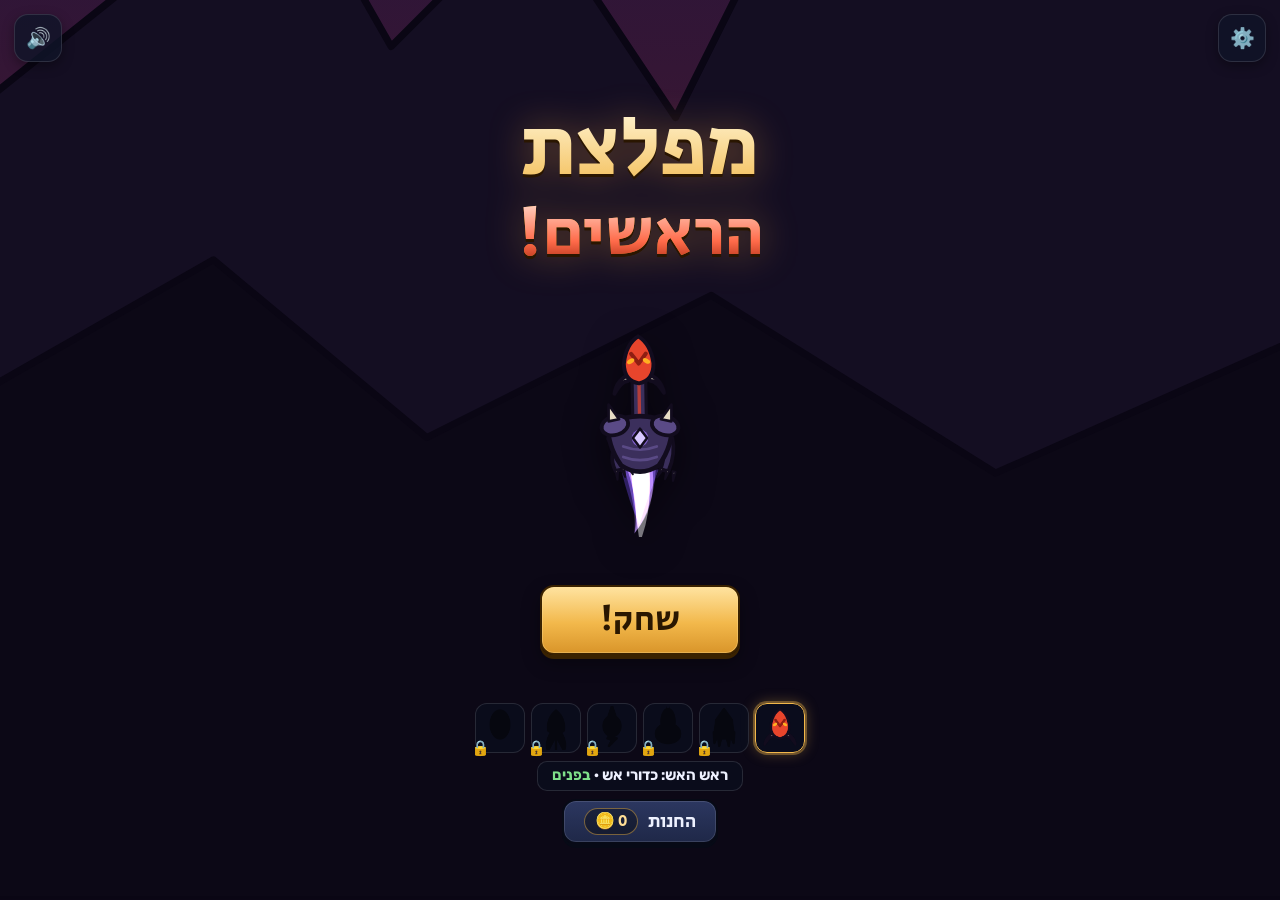
==== commit 41373a0e: "Monster game: monster worlds, world list instead of a map, choose your heads - Five new monster worl" ====
--- a/game/dragon/index.html
+++ b/game/dragon/index.html
@@ -56,38 +56,30 @@
   </div>
   <div id="shopList" class="shop-list"></div>
   <button id="shopBack" class="home-btn" aria-label="חזרה">
-    <svg class="ic" viewBox="0 0 48 48"><path class="fill" d="M30 8 L14 24 L30 40" style="fill:none;stroke-width:7;stroke:#fff"/></svg>
+    <svg class="ic" viewBox="0 0 48 48"><path d="M18 10 L32 24 L18 38" fill="none" stroke="#FFDE95" stroke-width="6" stroke-linecap="round" stroke-linejoin="round"/></svg>
   </button>
 </section>
 
 <section id="map" class="screen" hidden>
-  <div id="mapStage" class="map-stage">
-    <img id="mapBg" class="map-bg" alt="">
-    <div id="levels" class="levels"></div>
-    <img id="mapPrize" class="map-prize" alt="">
-  </div>
-  <header class="map-head"><h1 id="worldName"></h1><button id="mapShop" class="map-shop">החנות <span id="mapCoins" class="coin-pill"></span></button></header>
-  <div id="worldLocked" class="world-locked" hidden></div>
-  <div id="levelInfo" class="overlay" hidden>
-    <div class="panel level-info">
-      <button id="infoClose" class="icon-btn small info-close" aria-label="סגירה">✕</button>
-      <img id="infoFace" class="info-face" alt="" hidden>
-      <div id="infoWorld" class="info-world"></div>
-      <h2 id="infoTitle"></h2>
-      <div id="infoGoal" class="info-goal"></div>
-      <div id="infoStars" class="stars-big small"></div>
-      <div id="infoBest" class="info-best"></div>
-      <div id="infoChal"></div>
-      <button id="infoPlay" class="btn big">שחק!</button>
-    </div>
-  </div>
-  <div class="world-nav">
-    <button id="prevWorld" class="icon-btn" aria-label="עולם קודם">→</button>
-    <span id="worldNum"></span>
-    <button id="nextWorld" class="icon-btn" aria-label="עולם הבא">←</button>
-  </div>
+  <header class="top-bar">
+    <h1>העולמות</h1>
+    <button id="mapShop" class="map-shop">החנות <span id="mapCoins" class="coin-pill"></span></button>
+  </header>
+  <div id="worldList" class="world-list"></div>
   <button id="mapBack" class="home-btn" aria-label="למסך הראשי">
     <svg class="ic" viewBox="0 0 48 48"><path class="fill" d="M6 25 L24 8 L42 25 L37 25 L37 40 L11 40 L11 25 Z"/><rect class="fill door" x="20" y="28" width="8" height="12" rx="3"/></svg>
+  </button>
+</section>
+
+<section id="world" class="screen" hidden>
+  <div class="world-hero">
+    <img id="worldBanner" class="world-banner" alt="">
+    <img id="worldBoss" class="world-boss" alt="">
+    <div class="world-title"><span id="worldNum"></span><h1 id="worldName"></h1><span id="worldStars" class="world-stars"></span></div>
+  </div>
+  <div id="levelList" class="level-list"></div>
+  <button id="worldBack" class="home-btn" aria-label="לכל העולמות">
+    <svg class="ic" viewBox="0 0 48 48"><path d="M18 10 L32 24 L18 38" fill="none" stroke="#FFDE95" stroke-width="6" stroke-linecap="round" stroke-linejoin="round"/></svg>
   </button>
 </section>
 
--- a/game/dragon/style.css
+++ b/game/dragon/style.css
@@ -335,3 +335,69 @@
 .unlock .perk-line { display: block; font-family: var(--body); font-size: 13.5px; font-weight: 600; color: var(--text); }
 .sad { width: 120px; transform: rotate(-10deg); filter: grayscale(.4); }
 #lose h2 { font-size: 28px; }
+
+/* ---------- World list ---------- */
+#map { background: radial-gradient(ellipse at 50% 0%, #2A1A40, var(--bg) 70%); }
+.top-bar { display: flex; align-items: center; gap: 10px; padding: calc(env(safe-area-inset-top, 0px) + 14px) 16px 8px; }
+.top-bar h1 { flex: 1; margin: 0; font-family: var(--display); font-weight: 400; font-size: 32px; color: var(--gold2); text-shadow: 0 2px 0 #000; }
+.world-list { flex: 1; min-height: 0; overflow-y: auto; touch-action: pan-y; display: flex; flex-direction: column; gap: 12px; padding: 6px 14px calc(env(safe-area-inset-bottom, 0px) + 96px); }
+.world-card {
+  position: relative; flex: none; height: 118px; border-radius: 18px; overflow: hidden; text-align: start; padding: 0;
+  background: #120C20 center / cover no-repeat; border: 1.5px solid rgba(242,184,75,.45);
+  box-shadow: 0 10px 24px rgba(0,0,0,.45); display: flex; align-items: flex-end;
+}
+.world-card:active { transform: scale(.985); }
+.world-card.current { border-color: var(--gold); box-shadow: 0 0 0 2px rgba(242,184,75,.35), 0 10px 24px rgba(0,0,0,.45), 0 0 22px rgba(242,184,75,.25); }
+.world-card.locked { filter: grayscale(.85) brightness(.55); border-color: var(--line); }
+.world-card.shake { animation: shake .35s; }
+@keyframes shake { 25% { transform: translateX(-6px); } 50% { transform: translateX(5px); } 75% { transform: translateX(-3px); } }
+.wc-shade { position: absolute; inset: 0; background: linear-gradient(90deg, rgba(5,4,12,.1), rgba(5,4,12,.82) 70%); }
+.wc-text { position: relative; flex: 1; display: flex; flex-direction: column; padding: 10px 14px 12px; gap: 1px; }
+.wc-num { font-size: 13px; font-weight: 800; color: var(--muted); letter-spacing: .5px; }
+.wc-name { font-family: var(--display); font-size: 25px; line-height: 1.05; color: var(--gold2); text-shadow: 0 2px 0 #000, 0 0 10px rgba(0,0,0,.8); }
+.wc-stars { font-weight: 800; font-size: 14px; color: var(--text); margin-top: 3px; }
+.wc-prize { position: relative; flex: none; display: flex; flex-direction: column; align-items: center; margin: 0 10px 8px; }
+.wc-prize img { width: 52px; height: 52px; border-radius: 12px; background: rgba(5,4,12,.6); border: 1px solid rgba(242,184,75,.4); }
+.wc-prize.dim img { filter: brightness(0) opacity(.6); }
+.wc-prize small { font-size: 11px; font-weight: 800; color: var(--gold2); }
+
+/* ---------- One world: banner, boss, levels ---------- */
+#world { background: var(--bg); }
+.world-hero { position: relative; flex: none; height: min(36vh, 230px); overflow: hidden; border-bottom: 1.5px solid rgba(242,184,75,.45); }
+.world-banner { position: absolute; inset: 0; width: 100%; height: 100%; object-fit: cover; }
+.world-hero::after { content: ""; position: absolute; inset: 0; background: linear-gradient(rgba(5,4,12,.15), rgba(5,4,12,.1) 50%, rgba(11,15,30,.95)); }
+.world-boss { position: absolute; z-index: 1; left: 8px; bottom: 4px; width: 46%; max-width: 190px; filter: drop-shadow(0 0 16px rgba(255,90,60,.45)) drop-shadow(0 8px 10px rgba(0,0,0,.6)); animation: bossFloat 3s ease-in-out infinite; }
+@keyframes bossFloat { 50% { transform: translateY(-6px); } }
+.world-title { position: absolute; z-index: 1; right: 16px; bottom: 12px; display: flex; flex-direction: column; align-items: flex-start; }
+.world-title span:first-child { font-size: 13px; font-weight: 800; color: var(--muted); }
+.world-title h1 { margin: 0; font-family: var(--display); font-weight: 400; font-size: 30px; line-height: 1.05; color: var(--gold2); text-shadow: 0 2px 0 #000, 0 0 12px rgba(0,0,0,.8); max-width: 55vw; }
+.world-stars { font-weight: 800; font-size: 14px; color: var(--gold); }
+.level-list { flex: 1; min-height: 0; overflow-y: auto; touch-action: pan-y; display: flex; flex-direction: column; gap: 8px; padding: 12px 14px calc(env(safe-area-inset-bottom, 0px) + 96px); }
+.lvl-row {
+  display: flex; align-items: center; gap: 10px; text-align: start; padding: 9px 12px; border-radius: 14px;
+  background: linear-gradient(170deg, var(--panel2), var(--panel)); border: 1.5px solid var(--line);
+}
+.lvl-row:active { transform: scale(.985); }
+.lvl-row.locked { opacity: .45; }
+.lvl-num {
+  flex: none; width: 42px; height: 42px; border-radius: 12px; display: grid; place-items: center; font-family: var(--display); font-size: 22px;
+  color: #2A1700; background: linear-gradient(#FFE3A0, var(--gold)); border: 1.5px solid #3A2200;
+}
+.lvl-row.boss { border-color: rgba(255,90,60,.6); background: linear-gradient(170deg, #3A1A24, #1E1020); }
+.lvl-row.boss .lvl-num { background: linear-gradient(#FF8A6A, #C02A2A); color: #fff; }
+.lvl-row.locked .lvl-num { background: #2A2F48; color: #6A7090; border-color: transparent; }
+.lvl-main { flex: 1; min-width: 0; display: flex; flex-direction: column; }
+.lvl-main b { font-family: var(--display); font-weight: 400; font-size: 18px; color: var(--text); }
+.lvl-main small { font-size: 12.5px; color: var(--muted); font-weight: 600; }
+.lvl-main .chal-row { justify-content: flex-start; gap: 4px; margin-top: 4px; }
+.lvl-main .chal { font-size: 11.5px; padding: 0 7px; }
+.lvl-side { flex: none; display: flex; flex-direction: column; align-items: center; gap: 4px; }
+.lvl-stars i { font-style: normal; font-size: 15px; color: rgba(255,255,255,.15); }
+.lvl-stars i.on { color: var(--gold); text-shadow: 0 0 8px rgba(242,184,75,.6); }
+.lvl-play { font-size: 18px; color: var(--gold2); }
+
+/* ---------- Heads on the title: switch each one on or off ---------- */
+.char.off { opacity: .55; border-style: dashed; }
+.char.off img { filter: grayscale(.8) brightness(.7); }
+.perk b.is-on { color: #7FE08A; }
+.perk b.is-off { color: var(--muted); }
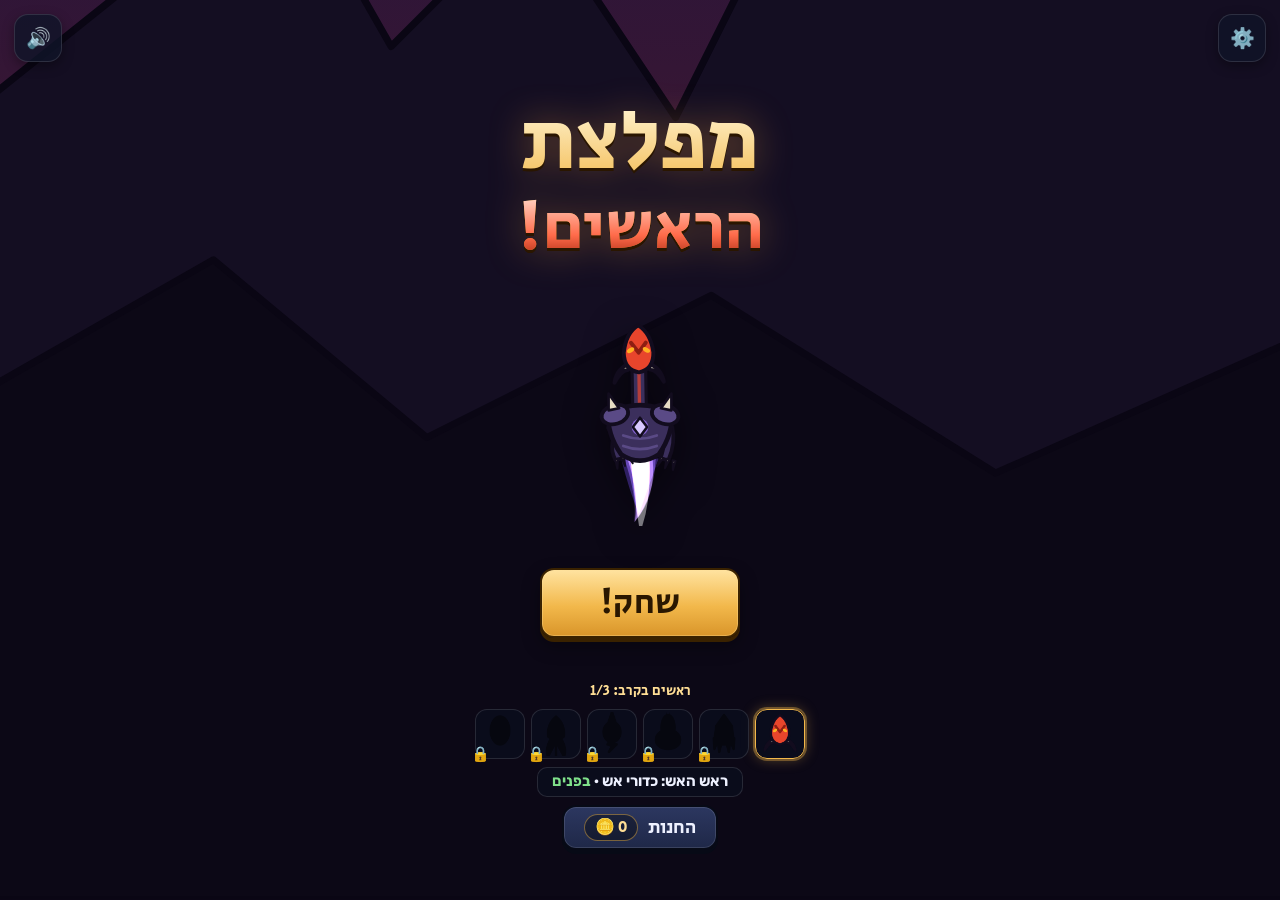
==== commit 8bc33ccb: "Monster game: progress track, health bar, more enemies and hazards, 3 heads max - A track down the s" ====
--- a/game/dragon/index.html
+++ b/game/dragon/index.html
@@ -21,6 +21,7 @@
     <canvas id="titleHero" class="hero bob" aria-hidden="true"></canvas>
     <button id="playBtn" class="btn big">שחק!</button>
     <div class="chars-box">
+      <div id="headCount" class="head-count"></div>
       <div id="chars" class="chars"></div>
       <div id="charPerk" class="perk"></div>
       <button id="shopBtn" class="btn alt shop-btn">החנות <span id="titleCoins" class="coin-pill"></span></button>
@@ -160,7 +161,7 @@
   <div id="lose" class="overlay" hidden>
     <div class="panel">
       <img id="loseImg" class="sad" alt="">
-      <h2>אוי! הביצים נגמרו</h2>
+      <h2>המפלצת נפלה!</h2>
       <button id="retryBtn" class="btn">ננסה שוב!</button>
       <button id="loseMapBtn" class="btn alt">למפה</button>
     </div>
--- a/game/dragon/style.css
+++ b/game/dragon/style.css
@@ -400,4 +400,36 @@
 .char.off { opacity: .55; border-style: dashed; }
 .char.off img { filter: grayscale(.8) brightness(.7); }
 .perk b.is-on { color: #7FE08A; }
-.perk b.is-off { color: var(--muted); }+.perk b.is-off { color: var(--muted); }
+/* ---------- Health bar (top bar) ---------- */
+.lives { display: block; }
+.hp { position: relative; width: 112px; height: 18px; border-radius: 6px; background: #05070F; border: 1.5px solid rgba(255,255,255,.3); overflow: hidden; }
+.hp i { position: absolute; inset: 0 auto 0 0; width: 100%; background: linear-gradient(#7CFF9E, #22B85A); transition: width .25s; }
+.hp b { position: absolute; inset: 0 auto 50% 0; width: 100%; background: rgba(255,255,255,.18); }
+.hp span { position: absolute; inset: 0; display: grid; place-items: center; font-family: var(--display); font-size: 12px; color: #fff; text-shadow: 0 1px 2px #000; }
+.lives.low .hp i { background: linear-gradient(#FF8A9A, #D8243C); animation: lowHp .6s ease-in-out infinite alternate; }
+@keyframes lowHp { to { filter: brightness(1.4); } }
+.lives.hurt .hp { animation: hpShake .3s; }
+@keyframes hpShake { 25% { transform: translateX(-3px); } 75% { transform: translateX(3px); } }
+[dir="rtl"] .hp i, [dir="rtl"] .hp b { inset: 0 0 0 auto; }
+
+/* ---------- Heads: how many are in the fight ---------- */
+.head-count { font-family: var(--display); font-size: 14px; color: var(--gold2); }
+
+/* ---------- Level rows: playable ones are clearly buttons ---------- */
+.lvl-row.open {
+  border: 2px solid rgba(242,184,75,.75); background: linear-gradient(170deg, #2C3A6A, #1C2448);
+  box-shadow: 0 4px 0 #070A16, 0 8px 18px rgba(0,0,0,.4);
+}
+.lvl-row.open:active { transform: translateY(3px); box-shadow: 0 1px 0 #070A16; }
+.lvl-row.open.boss { border-color: #FF6B4A; background: linear-gradient(170deg, #5A1E2A, #2A1020); }
+.lvl-row.locked { opacity: .5; background: #111526; border-style: dashed; box-shadow: none; }
+.lvl-row.next { border-color: var(--gold); animation: nextGlow 1.6s ease-in-out infinite; }
+@keyframes nextGlow { 50% { box-shadow: 0 4px 0 #070A16, 0 0 0 3px rgba(242,184,75,.35), 0 0 26px rgba(242,184,75,.45); } }
+.lvl-play { display: flex; flex-direction: column; align-items: center; }
+.lvl-row.open .lvl-play svg {
+  width: 40px; height: 40px; padding: 9px 7px 9px 11px; border-radius: 50%; fill: #2A1700;
+  background: linear-gradient(#FFE3A0, var(--gold)); border: 1.5px solid #3A2200; box-shadow: 0 3px 0 #3A2200;
+}
+.lvl-row.open.boss .lvl-play svg { background: linear-gradient(#FF9A7A, #D83A2A); fill: #fff; }
+.lvl-play em { font-style: normal; font-family: var(--display); font-size: 13px; color: var(--gold2); margin-top: 2px; }
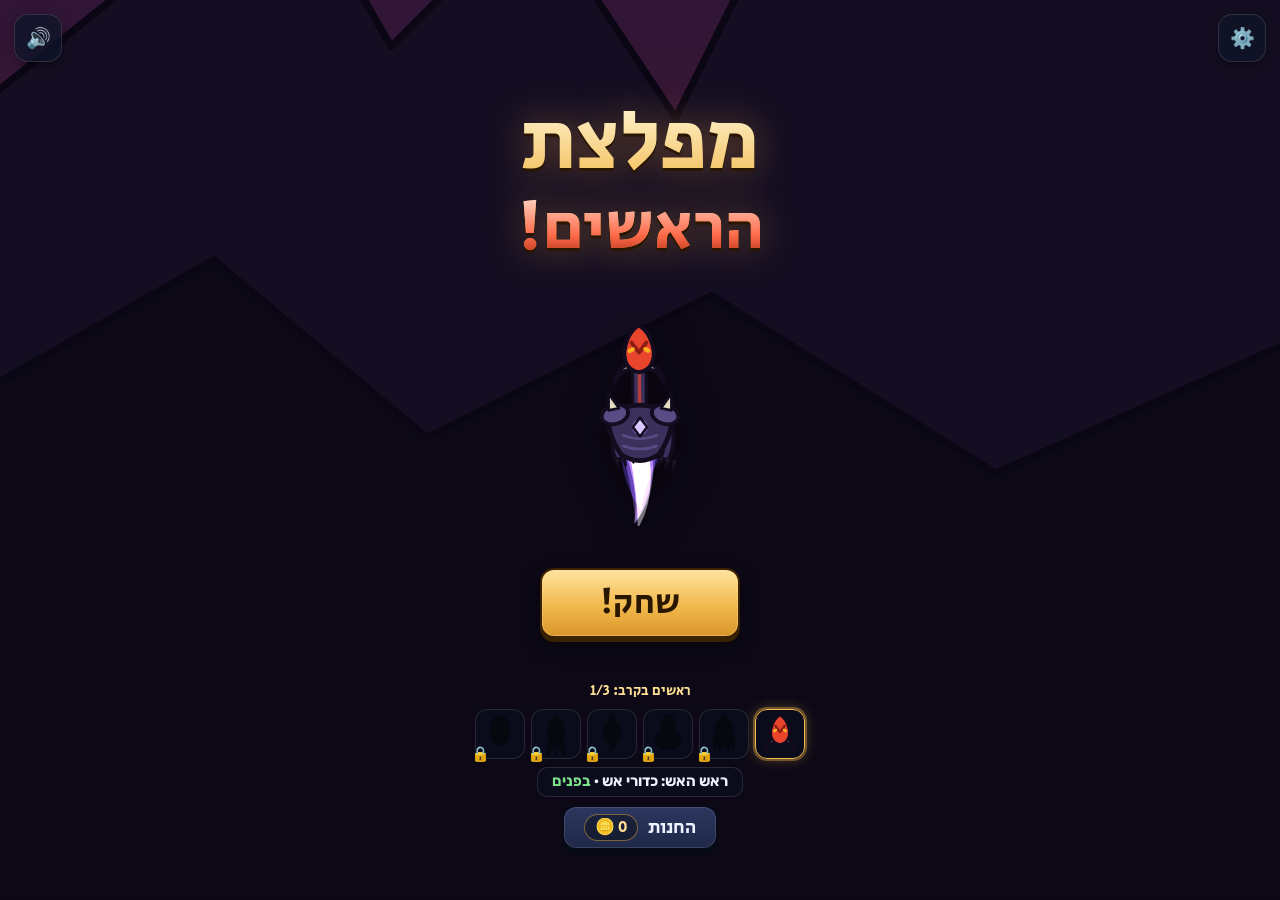
==== commit c0ea2e94: "Monster game: big health bar, big new enemies, clearer mines - The top bar is now one big health bar" ====
--- a/game/dragon/index.html
+++ b/game/dragon/index.html
@@ -92,10 +92,6 @@
       <div id="levelName" class="level-name"></div>
       <div id="timer" class="timer">⏱ <bdi id="timerNum">0:00</bdi></div>
     </div>
-    <div class="meter">
-      <div class="meter-bar"><div id="meterFill" class="meter-fill"></div><div id="meterGoal" class="meter-goal"></div></div>
-      <div id="meterNum" class="meter-num"></div>
-    </div>
   </div>
   <div id="boardWrap" class="board-wrap">
     <canvas id="hcv"></canvas>
--- a/game/dragon/style.css
+++ b/game/dragon/style.css
@@ -432,4 +432,29 @@
   background: linear-gradient(#FFE3A0, var(--gold)); border: 1.5px solid #3A2200; box-shadow: 0 3px 0 #3A2200;
 }
 .lvl-row.open.boss .lvl-play svg { background: linear-gradient(#FF9A7A, #D83A2A); fill: #fff; }
-.lvl-play em { font-style: normal; font-family: var(--display); font-size: 13px; color: var(--gold2); margin-top: 2px; }+.lvl-play em { font-style: normal; font-family: var(--display); font-size: 13px; color: var(--gold2); margin-top: 2px; }
+/* ---------- The top bar: a big health bar ---------- */
+.hud { gap: 10px; padding: 8px 12px 9px; }
+.lives { flex: 1; min-width: 0; display: flex; align-items: center; gap: 6px; }
+.hp-heart {
+  flex: none; font-size: 24px; line-height: 1; color: #FF4D6D;
+  filter: drop-shadow(0 0 6px rgba(255,77,109,.6)) drop-shadow(0 2px 0 #000);
+}
+.lives .hp {
+  flex: 1; position: relative; height: 26px; width: auto; border-radius: 9px; overflow: hidden;
+  background: linear-gradient(#05070F, #12162A); border: 2px solid rgba(242,184,75,.65);
+  box-shadow: 0 0 0 1px #000, inset 0 2px 6px rgba(0,0,0,.7);
+}
+.lives .hp i { position: absolute; top: 0; bottom: 0; right: 0; left: auto; width: 100%; }
+.lives .hp i.fill { background: linear-gradient(#9CFFB5, #2ED06A 55%, #138A3E); transition: width .18s ease-out; }
+.lives .hp i.lag { background: #FFFFFF; opacity: .85; transition: width .55s .35s ease-in; }
+.lives .hp u { position: absolute; inset: 0; background:
+  linear-gradient(rgba(255,255,255,.28), rgba(255,255,255,0) 45%),
+  repeating-linear-gradient(90deg, transparent 0 calc(10% - 1.5px), rgba(0,0,0,.35) calc(10% - 1.5px) 10%); }
+.lives .hp span { position: absolute; inset: 0; display: grid; place-items: center; direction: ltr;
+  font-family: var(--display); font-size: 14px; color: #fff; text-shadow: 0 1px 2px #000, 0 0 4px #000; }
+.lives.low .hp i.fill { background: linear-gradient(#FF9AA8, #E8243C 55%, #8A0A1E); animation: lowHp .5s ease-in-out infinite alternate; }
+.lives.low .hp-heart { animation: beat .5s ease-in-out infinite; }
+@keyframes beat { 50% { transform: scale(1.25); } }
+.lives.hurt .hp { animation: hpShake .3s; }
+.level-box { flex: none; }
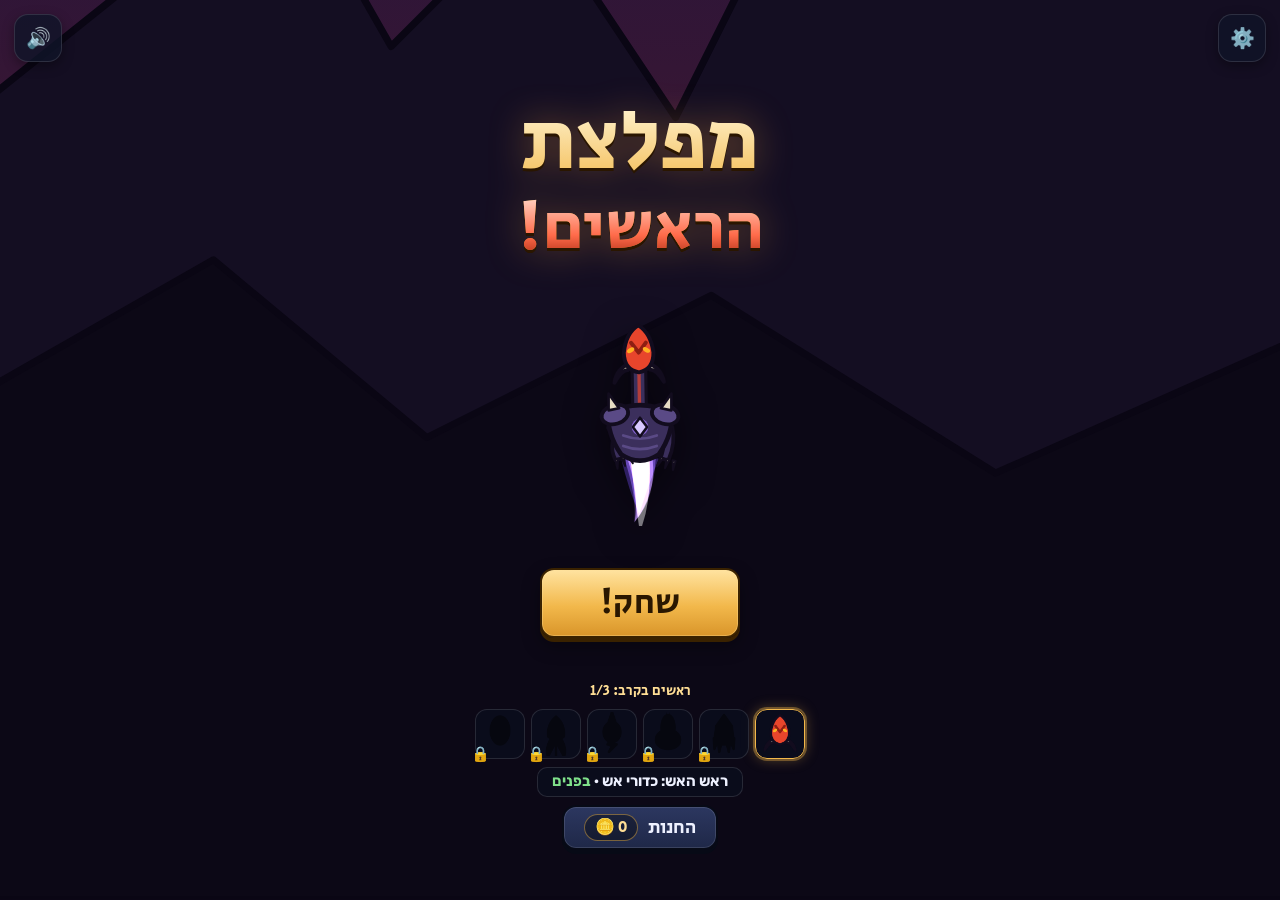
==== commit 346f44a3: "Monster game: pause-style win card, dodge lanes for mines, clearer next level, new-head swap - The w" ====
--- a/game/dragon/index.html
+++ b/game/dragon/index.html
@@ -137,20 +137,35 @@
     </div>
   </div>
 
-  <div id="win" class="overlay bottom" hidden>
-    <div class="panel">
+  <div id="win" class="overlay" hidden>
+    <div class="panel pause-panel win-panel">
+      <div class="pause-nap" aria-hidden="true"><img id="winHero" alt=""></div>
       <h2 id="winTitle">כל הכבוד!</h2>
       <div id="winStars" class="stars-big"></div>
-      <div id="winTime" class="time-row"></div>
+      <div class="win-stats"><div id="winTime" class="time-row"></div><div id="winScore" class="score"></div></div>
       <div id="winChal"></div>
-      <div id="winScore" class="score"></div>
       <div id="unlock" class="unlock" hidden>
         <div class="unlock-row"><img id="unlockImg" alt=""><div id="unlockText"></div></div>
+        <div id="unlockPick" class="unlock-pick"></div>
       </div>
-      <button id="nextBtn" class="btn">לשלב הבא</button>
-      <button id="winShopBtn" class="btn alt">לחנות</button>
-      <button id="winRetryBtn" class="btn alt">שוב</button>
-      <button id="winMapBtn" class="btn alt">למפה</button>
+      <button id="nextBtn" class="btn resume">
+        <svg class="ic" viewBox="0 0 48 48"><path class="fill" d="M15 9 L39 24 L15 39 Z"/></svg>
+        <span id="nextLabel">לשלב הבא</span>
+      </button>
+      <div class="pause-grid">
+        <button id="winRetryBtn" class="ptile">
+          <svg class="ic" viewBox="0 0 48 48"><path class="o" d="M35.3 17.5 A13 13 0 1 0 36.2 28.4"/><path class="i" d="M35.3 17.5 A13 13 0 1 0 36.2 28.4"/><path class="fill" d="M38.6 20 L43 31.5 L30 27.5 Z"/></svg>
+          <span>שוב</span>
+        </button>
+        <button id="winShopBtn" class="ptile">
+          <svg class="ic" viewBox="0 0 48 48"><path class="fill" d="M9 17 H39 L36 41 H12 Z"/><path class="line" d="M17 17 V13 Q17 6 24 6 Q31 6 31 13 V17"/><circle cx="24" cy="29" r="5" fill="#FFB020" stroke="#0A0614" stroke-width="3"/></svg>
+          <span>חנות</span>
+        </button>
+        <button id="winMapBtn" class="ptile">
+          <svg class="ic" viewBox="0 0 48 48"><path class="fill paper" d="M5 12 L17 8 L31 12 L43 8 L43 36 L31 40 L17 36 L5 40 Z"/><path class="line" d="M17 8 V36 M31 12 V40"/><path class="dash" d="M10 33 Q16 22 24 26 T34 19"/><path class="x" d="M33 15 L39 21 M39 15 L33 21"/></svg>
+          <span>מפה</span>
+        </button>
+      </div>
     </div>
   </div>
 
--- a/game/dragon/style.css
+++ b/game/dragon/style.css
@@ -457,4 +457,44 @@
 .lives.low .hp-heart { animation: beat .5s ease-in-out infinite; }
 @keyframes beat { 50% { transform: scale(1.25); } }
 .lives.hurt .hp { animation: hpShake .3s; }
-.level-box { flex: none; }+.level-box { flex: none; }
+/* ---------- Win card: built like the pause card ---------- */
+.win-panel { gap: 10px; padding-top: 46px; }
+.win-panel h2 { color: var(--gold2); }
+.win-panel .stars-big { font-size: 44px; margin-top: -4px; }
+.win-stats { display: flex; align-items: center; justify-content: center; gap: 14px; flex-wrap: wrap; }
+.win-stats .time-row { font-size: 16px; }
+.win-panel #winChal .chal-row { margin-top: 0; }
+.win-panel .btn.resume { margin-top: 4px; }
+.unlock { width: 100%; }
+.unlock-pick { display: flex; flex-direction: column; align-items: center; gap: 6px; }
+.pick-ask { font-size: 13.5px; font-weight: 700; color: var(--text); text-align: center; }
+.pick-row { display: flex; gap: 8px; }
+.pick-head { display: flex; flex-direction: column; align-items: center; gap: 1px; padding: 4px 6px; border-radius: 12px; background: rgba(0,0,0,.35); border: 1.5px solid var(--line); color: var(--text); }
+.pick-head img { width: 44px; height: 44px; }
+.pick-head small { font-size: 11px; font-weight: 800; }
+.pick-head:active { transform: scale(.95); border-color: var(--gold); }
+.pick-done { font-family: var(--display); font-size: 16px; color: #7FE08A; }
+
+/* ---------- The next level to play: impossible to miss ---------- */
+.lvl-row { position: relative; }
+.lvl-row.next {
+  background: linear-gradient(170deg, #5A4416, #2A2010 70%); border: 2.5px solid var(--gold); transform: scale(1.025);
+}
+.lvl-row.next.boss { background: linear-gradient(170deg, #6A1E1E, #2A1010 70%); }
+.lvl-row.next .lvl-num { width: 48px; height: 48px; font-size: 26px; }
+.lvl-row.next .lvl-main b { font-size: 21px; color: var(--gold2); }
+.go-pill {
+  display: inline-flex; align-items: center; gap: 4px; padding: 8px 14px 8px 12px; border-radius: 99px;
+  font-family: var(--display); font-size: 18px; color: #2A1700; background: linear-gradient(#FFE9B0, var(--gold) 60%, #D9952A);
+  border: 2px solid #3A2200; box-shadow: 0 4px 0 #3A2200, 0 0 18px rgba(242,184,75,.6); animation: goBounce 1.1s ease-in-out infinite;
+}
+.go-pill svg { width: 16px; height: 16px; fill: #2A1700; }
+@keyframes goBounce { 50% { transform: scale(1.08); } }
+.lvl-row.next .lvl-stars { display: none; }
+.next-tag {
+  position: absolute; top: -9px; right: 18px; font-family: var(--display); font-size: 12px; color: #2A1700;
+  background: var(--gold); border: 1.5px solid #3A2200; border-radius: 6px; padding: 0 8px; line-height: 16px;
+}
+.lvl-row.open .lvl-play .go-pill svg { width: 15px; height: 15px; padding: 0; border: 0; border-radius: 0; background: none; box-shadow: none; fill: #2A1700; }
+.win-panel .pause-nap { width: 120px; height: 120px; top: -70px; }
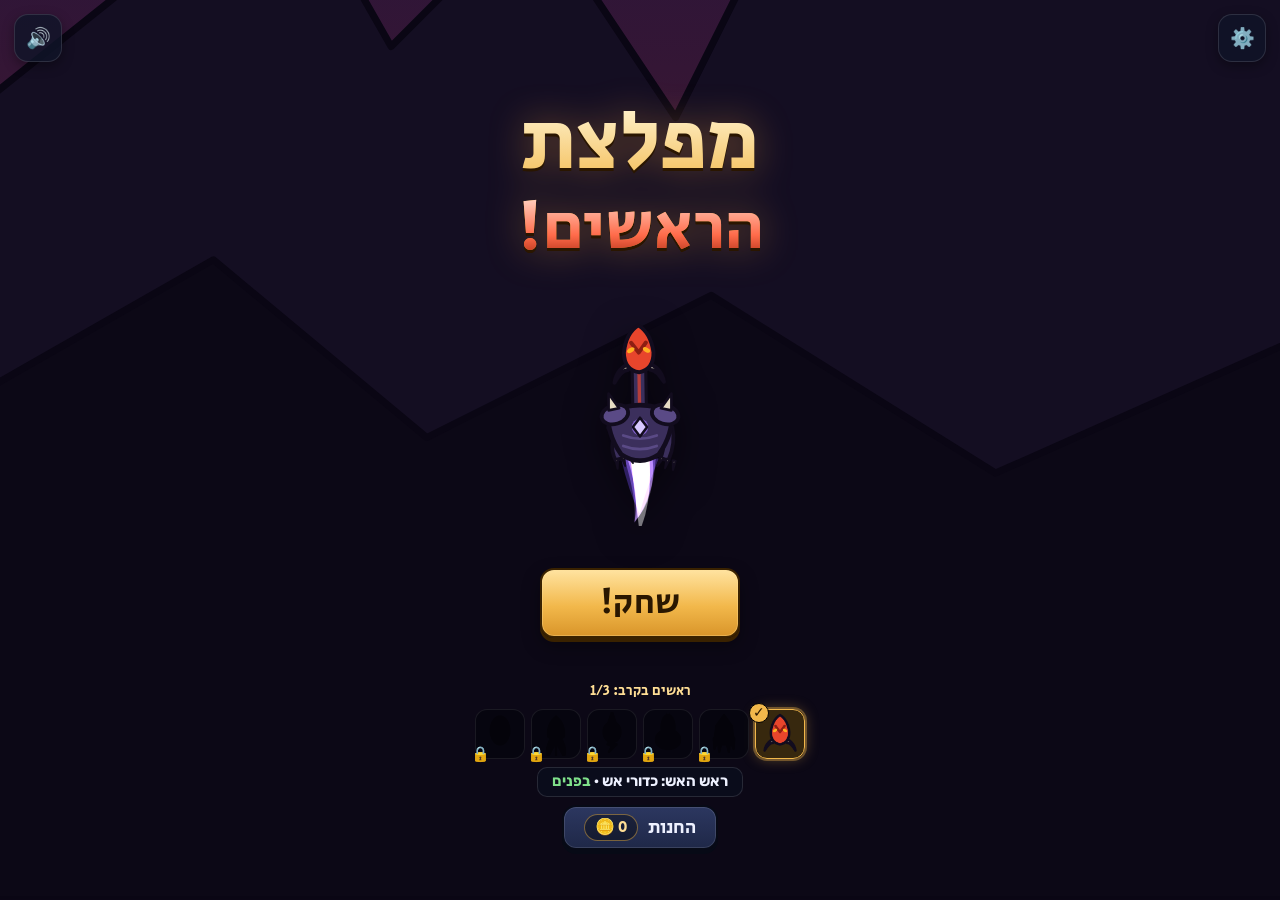
==== commit c42edc06: "Monster game: show each world's head prize clearly; easier first world Co-Authored-By: Claude Opus 5" ====
--- a/game/dragon/index.html
+++ b/game/dragon/index.html
@@ -76,6 +76,7 @@
   <div class="world-hero">
     <img id="worldBanner" class="world-banner" alt="">
     <img id="worldBoss" class="world-boss" alt="">
+    <div id="worldPrize" class="world-prize"></div>
     <div class="world-title"><span id="worldNum"></span><h1 id="worldName"></h1><span id="worldStars" class="world-stars"></span></div>
   </div>
   <div id="levelList" class="level-list"></div>
--- a/game/dragon/style.css
+++ b/game/dragon/style.css
@@ -497,4 +497,38 @@
   background: var(--gold); border: 1.5px solid #3A2200; border-radius: 6px; padding: 0 8px; line-height: 16px;
 }
 .lvl-row.open .lvl-play .go-pill svg { width: 15px; height: 15px; padding: 0; border: 0; border-radius: 0; background: none; box-shadow: none; fill: #2A1700; }
-.win-panel .pause-nap { width: 120px; height: 120px; top: -70px; }+.win-panel .pause-nap { width: 120px; height: 120px; top: -70px; }
+/* ---------- Heads on the title: picked / earned / locked look clearly different ---------- */
+.char.head { width: min(50px, 12.6vw); height: min(50px, 12.6vw); }
+.char.off { opacity: 1; border-style: solid; border-color: rgba(255,255,255,.35); background: rgba(30,36,64,.85); }
+.char.off img { filter: none; }
+.char.sel { background: rgba(60,44,14,.9); }
+.char.locked { background: rgba(5,6,14,.8); border-color: rgba(255,255,255,.08); }
+.char.locked img { filter: brightness(0) opacity(.35); }
+.char .mark {
+  position: absolute; top: -7px; left: -7px; width: 20px; height: 20px; border-radius: 50%; display: grid; place-items: center;
+  font-family: var(--display); font-size: 14px; line-height: 1; border: 1.5px solid #000;
+}
+.char .mark.on { background: var(--gold); color: #2A1700; }
+.char .mark.add { background: #2C3760; color: #fff; border-color: rgba(255,255,255,.5); }
+/* ---------- What head each world gives ---------- */
+.wc-prize { gap: 1px; }
+.wc-prize img { width: 58px; height: 58px; border: 1.5px solid var(--gold); box-shadow: 0 0 14px rgba(242,184,75,.45); }
+.wc-prize small { font-size: 11px; color: var(--muted); }
+.wc-prize b { font-family: var(--display); font-weight: 400; font-size: 13px; color: var(--gold2); line-height: 1; }
+.wc-prize.got small { color: #7FE08A; }
+.world-card.locked .wc-prize img { filter: none; }
+.world-prize {
+  position: absolute; z-index: 1; right: 12px; top: calc(env(safe-area-inset-top, 0px) + 12px); display: flex; align-items: center; gap: 8px;
+  background: rgba(5,4,12,.78); border: 1.5px solid var(--gold); border-radius: 14px; padding: 5px 12px 5px 6px; box-shadow: 0 0 18px rgba(242,184,75,.3);
+}
+.world-prize img { width: 46px; height: 46px; }
+.world-prize span { display: flex; flex-direction: column; line-height: 1.15; }
+.world-prize small { font-size: 11.5px; font-weight: 800; color: var(--muted); }
+.world-prize b { font-family: var(--display); font-weight: 400; font-size: 17px; color: var(--gold2); }
+.world-prize.got small { color: #7FE08A; }
+.ready-prize { display: flex; align-items: center; gap: 8px; background: rgba(242,184,75,.1); border: 1px solid rgba(242,184,75,.5); border-radius: 12px; padding: 4px 12px 4px 6px; text-align: start; }
+.ready-prize img { width: 44px; height: 44px; }
+.ready-prize span { font-family: var(--body); font-size: 14px; color: var(--text); line-height: 1.2; }
+.ready-prize b { color: var(--gold2); }
+.ready-prize small { color: var(--muted); }
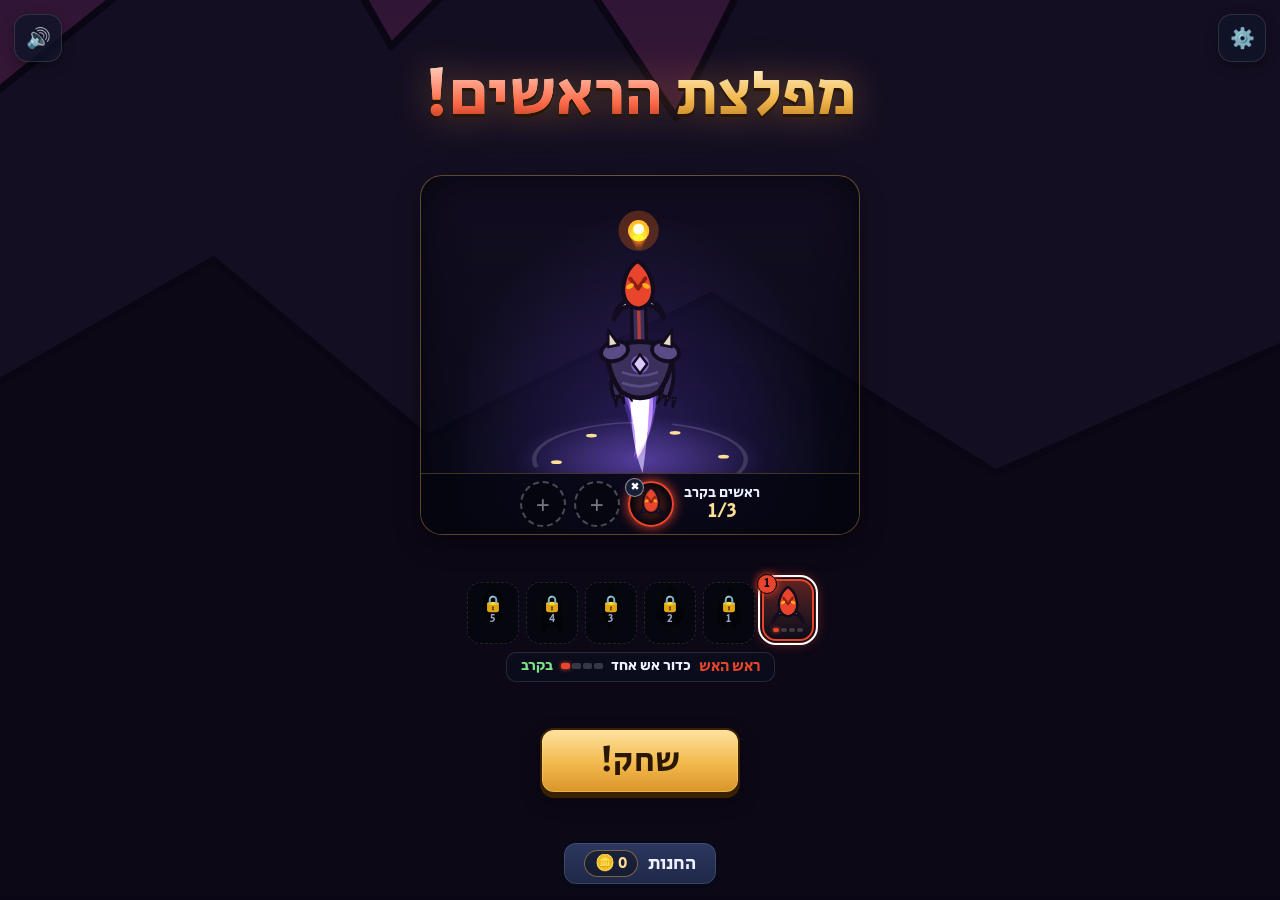
==== commit 3d2e6b90: "Monster game: head picking on the title is now the monster's lair The monster fires its picked heads" ====
--- a/game/dragon/index.html
+++ b/game/dragon/index.html
@@ -17,15 +17,17 @@
 
 <section id="title" class="screen" hidden>
   <div class="title-inner">
-    <div id="titleLogo" class="logo">מפלצת<br><span>הראשים!</span></div>
-    <canvas id="titleHero" class="hero bob" aria-hidden="true"></canvas>
-    <button id="playBtn" class="btn big">שחק!</button>
+    <div id="titleLogo" class="logo">מפלצת <span>הראשים!</span></div>
+    <div class="lair">
+      <canvas id="titleHero" class="hero" aria-hidden="true"></canvas>
+      <div class="lair-bar"><div id="headCount" class="head-count"></div><div id="slots" class="slots"></div></div>
+    </div>
     <div class="chars-box">
-      <div id="headCount" class="head-count"></div>
       <div id="chars" class="chars"></div>
       <div id="charPerk" class="perk"></div>
-      <button id="shopBtn" class="btn alt shop-btn">החנות <span id="titleCoins" class="coin-pill"></span></button>
     </div>
+    <button id="playBtn" class="btn big">שחק!</button>
+    <button id="shopBtn" class="btn alt shop-btn">החנות <span id="titleCoins" class="coin-pill"></span></button>
   </div>
   <button id="muteBtn" class="icon-btn corner" aria-label="צליל">🔊</button>
   <button id="settingsBtn" class="icon-btn corner end" aria-label="הגדרות">⚙️</button>
--- a/game/dragon/style.css
+++ b/game/dragon/style.css
@@ -531,4 +531,58 @@
 .ready-prize img { width: 44px; height: 44px; }
 .ready-prize span { font-family: var(--body); font-size: 14px; color: var(--text); line-height: 1.2; }
 .ready-prize b { color: var(--gold2); }
-.ready-prize small { color: var(--muted); }+.ready-prize small { color: var(--muted); }
+/* ---------- The title is the monster's lair: pick its heads right here ---------- */
+.title-inner { justify-content: space-between; padding: 64px 14px 14px; gap: 6px; }
+.logo { font-size: clamp(38px, 11.5vw, 64px); line-height: 1; white-space: nowrap; }
+.logo span { font-size: 1em; }
+.lair {
+  position: relative; width: min(100%, 440px); flex: 1 1 auto; min-height: 220px; max-height: 360px; border-radius: 22px;
+  background: radial-gradient(ellipse at 50% 78%, rgba(120,80,255,.28), rgba(10,12,30,.0) 62%), linear-gradient(rgba(8,10,24,.15), rgba(8,10,24,.72));
+  border: 1.5px solid rgba(242,184,75,.35); box-shadow: inset 0 0 40px rgba(0,0,0,.6), 0 10px 24px rgba(0,0,0,.4); overflow: hidden;
+  display: flex; flex-direction: column;
+}
+.lair .hero { flex: 1; min-height: 0; width: 100%; height: auto; filter: none; }
+.lair-bar {
+  flex: none; display: flex; align-items: center; justify-content: center; gap: 10px;
+  padding: 7px 10px; background: rgba(5,6,16,.8); border-top: 1px solid rgba(242,184,75,.25);
+}
+.head-count { font-family: var(--display); font-size: 15px; color: var(--text); line-height: 1.05; text-align: center; }
+.head-count b { display: block; font-weight: 400; font-size: 20px; color: var(--gold2); }
+.slots { display: flex; gap: 8px; }
+.slot {
+  width: 46px; height: 46px; border-radius: 50%; padding: 2px; display: grid; place-items: center; position: relative;
+  background: rgba(5,6,14,.75); border: 2px dashed rgba(255,255,255,.28); color: rgba(255,255,255,.45); font-family: var(--display); font-size: 24px;
+}
+.slot img { width: 100%; height: 100%; object-fit: contain; }
+.slot.full {
+  border: 2.5px solid var(--hc); background: radial-gradient(circle, color-mix(in srgb, var(--hc) 45%, #000), #05060E 75%);
+  box-shadow: 0 0 12px var(--hc), inset 0 0 8px rgba(0,0,0,.6); animation: slotIn .35s cubic-bezier(.3,1.6,.5,1);
+}
+.slot.full::after { content: "×"; position: absolute; top: -5px; left: -5px; width: 17px; height: 17px; border-radius: 50%; background: #1A1F38; border: 1.5px solid rgba(255,255,255,.5); font: 13px/14px var(--body); font-weight: 800; color: #fff; }
+.slot:active { transform: scale(.92); }
+@keyframes slotIn { from { transform: scale(.3); } }
+.chars { gap: 7px; flex-wrap: nowrap; }
+.char.head {
+  width: min(52px, 13.2vw); height: min(62px, 15.8vw); border-radius: 14px; padding: 3px 2px 9px; align-content: start;
+  --hc: #888; --hg: #fff;
+}
+.char.head.sel {
+  border: 2px solid var(--hc); background: linear-gradient(180deg, color-mix(in srgb, var(--hc) 38%, #0A0C1A), #0A0C1A);
+  box-shadow: 0 0 0 1px #000, 0 0 14px color-mix(in srgb, var(--hc) 70%, transparent); transform: translateY(-3px);
+}
+.char.head.off { border: 1.5px solid color-mix(in srgb, var(--hc) 55%, #555); background: linear-gradient(180deg, color-mix(in srgb, var(--hc) 14%, #141932), #0E1226); }
+.char.head.shown { outline: 2px solid #fff; outline-offset: 2px; }
+.char.head.locked { background: #05060E; border: 1.5px dashed rgba(255,255,255,.12); }
+.char .mark.on { background: var(--hc); color: #12081A; font-size: 13px; box-shadow: 0 0 8px var(--hc); }
+.char .lock { bottom: auto; top: 50%; left: 50%; transform: translate(-50%, -60%); font-size: 16px; display: flex; flex-direction: column; align-items: center; line-height: 1; }
+.char .lock small { font-family: var(--display); font-size: 11px; color: var(--muted); margin-top: 2px; }
+.char .pips { position: absolute; bottom: 3px; left: 0; right: 0; display: flex; justify-content: center; gap: 2px; direction: ltr; }
+.pips i { width: 6px; height: 4px; border-radius: 2px; background: rgba(255,255,255,.18); }
+.pips i.on { background: var(--hc, var(--gold)); box-shadow: 0 0 4px var(--hc, var(--gold)); }
+.perk { display: flex; align-items: center; justify-content: center; flex-wrap: wrap; gap: 4px 8px; font-size: 14px; line-height: 1.2; max-width: 100%; }
+.perk .hn { font-family: var(--display); font-weight: 400; font-size: 16px; color: var(--hc); }
+.perk .pips { display: inline-flex; gap: 2px; direction: ltr; }
+.perk .pips i { width: 9px; height: 6px; }
+#title .btn.big { padding: 6px 50px; }
+@media (max-height: 700px) { .lair { min-height: 190px; } .title-inner { padding-top: 58px; } #title .btn.big { font-size: 28px; } }
